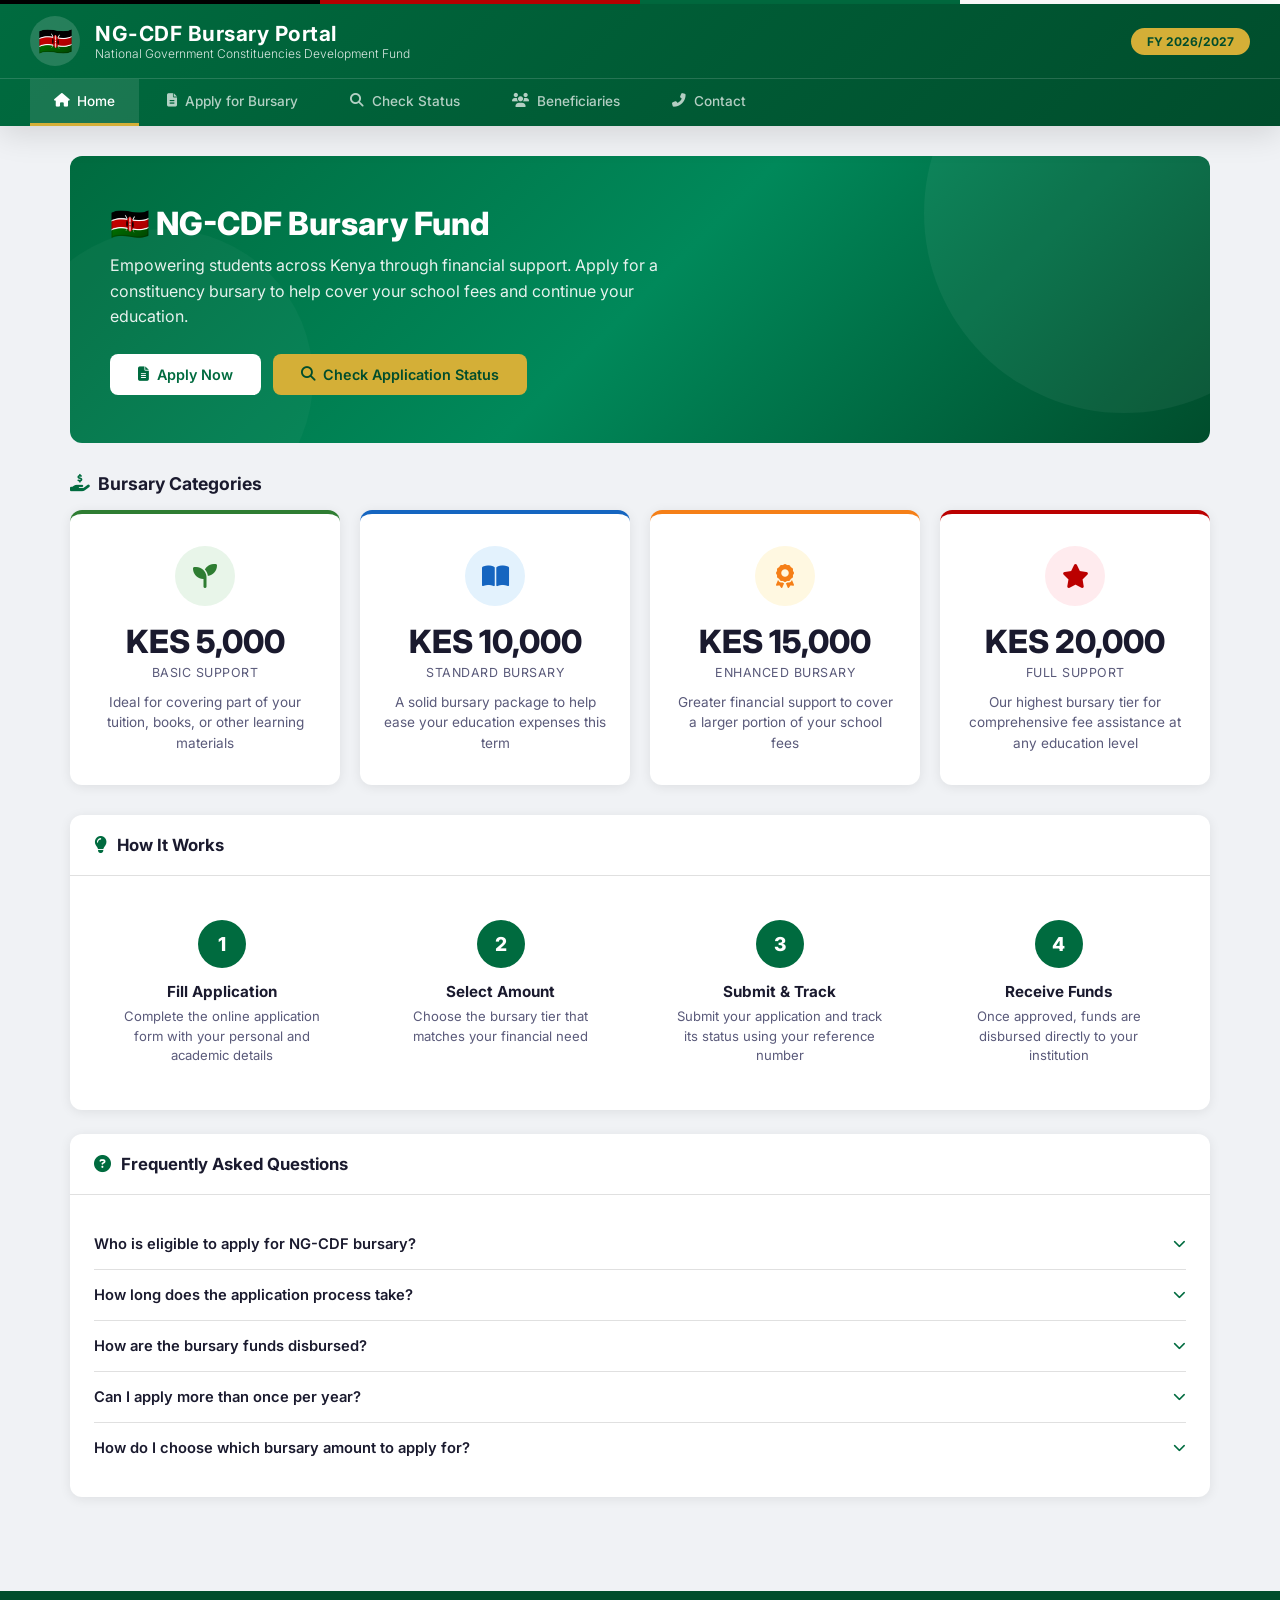
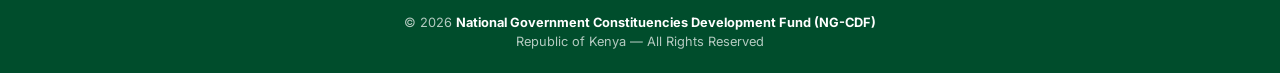
==== index.html @ 02d608d0 "Add files via upload" ====
<!DOCTYPE html>
<html lang="en">
<head>
    <meta charset="UTF-8">
    <meta name="viewport" content="width=device-width, initial-scale=1.0">
    <title>NG-CDF Bursary Portal</title>
    <link href="https://fonts.googleapis.com/css2?family=Inter:wght@300;400;500;600;700;800&display=swap" rel="stylesheet">
    <link rel="stylesheet" href="https://cdnjs.cloudflare.com/ajax/libs/font-awesome/6.4.0/css/all.min.css">
    <link rel="stylesheet" href="style.min.css">
</head>
<body>

    <div class="flag-stripe"></div>

    <!-- Header -->
    <header class="header">
        <div class="header-top">
            <div class="header-brand">
                <div class="coat-of-arms">🇰🇪</div>
                <div class="brand-text">
                    <h1>NG-CDF Bursary Portal</h1>
                    <p>National Government Constituencies Development Fund</p>
                </div>
            </div>
            <div class="header-badge">FY 2026/2027</div>
        </div>
        <nav class="nav-tabs">
            <button class="nav-tab active" data-tab="home">
                <i class="fas fa-home"></i> Home
            </button>
            <button class="nav-tab" data-tab="apply">
                <i class="fas fa-file-alt"></i> Apply for Bursary
            </button>
            <button class="nav-tab" data-tab="status">
                <i class="fas fa-search"></i> Check Status
            </button>
            <button class="nav-tab" data-tab="beneficiaries">
                <i class="fas fa-users"></i> Beneficiaries
            </button>
            <button class="nav-tab" data-tab="contact">
                <i class="fas fa-phone-alt"></i> Contact
            </button>
        </nav>
    </header>

    <main class="main-content">

        <!-- ====== HOME TAB ====== -->
        <div id="tab-home" class="tab-panel active">

            <!-- Hero Banner -->
            <div class="hero">
                <h2>🇰🇪 NG-CDF Bursary Fund</h2>
                <p>Empowering students across Kenya through financial support. Apply for a constituency bursary to help cover your school fees and continue your education.</p>
                <div class="hero-cta">
                    <button class="btn btn-white" onclick="document.querySelector('[data-tab=apply]').click()">
                        <i class="fas fa-file-alt"></i> Apply Now
                    </button>
                    <button class="btn btn-gold" onclick="document.querySelector('[data-tab=status]').click()">
                        <i class="fas fa-search"></i> Check Application Status
                    </button>
                </div>
            </div>

            <!-- Bursary Tiers -->
            <h3 style="font-size:1.1rem;font-weight:700;margin-bottom:16px;display:flex;align-items:center;gap:8px;">
                <i class="fas fa-hand-holding-usd" style="color:var(--primary);"></i> Bursary Categories
            </h3>
            <div class="tiers-grid">
                <div class="tier-card">
                    <div class="tier-icon"><i class="fas fa-seedling"></i></div>
                    <div class="tier-amount">KES 5,000</div>
                    <div class="tier-label">Basic Support</div>
                    <div class="tier-desc">Ideal for covering part of your tuition, books, or other learning materials</div>
                </div>
                <div class="tier-card">
                    <div class="tier-icon"><i class="fas fa-book-open"></i></div>
                    <div class="tier-amount">KES 10,000</div>
                    <div class="tier-label">Standard Bursary</div>
                    <div class="tier-desc">A solid bursary package to help ease your education expenses this term</div>
                </div>
                <div class="tier-card">
                    <div class="tier-icon"><i class="fas fa-award"></i></div>
                    <div class="tier-amount">KES 15,000</div>
                    <div class="tier-label">Enhanced Bursary</div>
                    <div class="tier-desc">Greater financial support to cover a larger portion of your school fees</div>
                </div>
                <div class="tier-card">
                    <div class="tier-icon"><i class="fas fa-star"></i></div>
                    <div class="tier-amount">KES 20,000</div>
                    <div class="tier-label">Full Support</div>
                    <div class="tier-desc">Our highest bursary tier for comprehensive fee assistance at any education level</div>
                </div>
            </div>

            <!-- How it Works -->
            <div class="card">
                <div class="card-header">
                    <h2><i class="fas fa-lightbulb"></i> How It Works</h2>
                </div>
                <div class="card-body">
                    <div class="steps-grid">
                        <div class="step">
                            <div class="step-number">1</div>
                            <h4>Fill Application</h4>
                            <p>Complete the online application form with your personal and academic details</p>
                        </div>
                        <div class="step">
                            <div class="step-number">2</div>
                            <h4>Select Amount</h4>
                            <p>Choose the bursary tier that matches your financial need</p>
                        </div>
                        <div class="step">
                            <div class="step-number">3</div>
                            <h4>Submit & Track</h4>
                            <p>Submit your application and track its status using your reference number</p>
                        </div>
                        <div class="step">
                            <div class="step-number">4</div>
                            <h4>Receive Funds</h4>
                            <p>Once approved, funds are disbursed directly to your institution</p>
                        </div>
                    </div>
                </div>
            </div>

            <!-- FAQ -->
            <div class="card" style="margin-top:24px;">
                <div class="card-header">
                    <h2><i class="fas fa-question-circle"></i> Frequently Asked Questions</h2>
                </div>
                <div class="card-body">
                    <div class="faq-item">
                        <div class="faq-question" onclick="this.parentElement.classList.toggle('open')">
                            <span>Who is eligible to apply for NG-CDF bursary?</span>
                            <i class="fas fa-chevron-down"></i>
                        </div>
                        <div class="faq-answer">
                            Any student currently enrolled in a secondary school, TVET college, or university can apply. Simply fill out the application form and select your preferred bursary amount.
                        </div>
                    </div>
                    <div class="faq-item">
                        <div class="faq-question" onclick="this.parentElement.classList.toggle('open')">
                            <span>How long does the application process take?</span>
                            <i class="fas fa-chevron-down"></i>
                        </div>
                        <div class="faq-answer">
                            Applications are reviewed within 2-4 weeks of submission. You will receive a notification once your application has been processed.
                        </div>
                    </div>
                    <div class="faq-item">
                        <div class="faq-question" onclick="this.parentElement.classList.toggle('open')">
                            <span>How are the bursary funds disbursed?</span>
                            <i class="fas fa-chevron-down"></i>
                        </div>
                        <div class="faq-answer">
                            Approved funds are paid directly to the student's institution and credited to their fee account. Students do not receive cash.
                        </div>
                    </div>
                    <div class="faq-item">
                        <div class="faq-question" onclick="this.parentElement.classList.toggle('open')">
                            <span>Can I apply more than once per year?</span>
                            <i class="fas fa-chevron-down"></i>
                        </div>
                        <div class="faq-answer">
                            Each student may apply once per financial year. Multiple applications from the same student will be flagged as duplicates.
                        </div>
                    </div>
                    <div class="faq-item">
                        <div class="faq-question" onclick="this.parentElement.classList.toggle('open')">
                            <span>How do I choose which bursary amount to apply for?</span>
                            <i class="fas fa-chevron-down"></i>
                        </div>
                        <div class="faq-answer">
                            Select the amount that best reflects your financial need. Higher amounts are prioritised for orphans, students with disabilities, and those from extremely vulnerable households.
                        </div>
                    </div>
                </div>
            </div>
        </div>

        <!-- ====== APPLY TAB ====== -->
        <div id="tab-apply" class="tab-panel">
            <div class="card">
                <div class="card-header">
                    <h2><i class="fas fa-file-alt"></i> Bursary Application Form</h2>
                </div>
                <div class="card-body">
                    <p style="color:var(--text-secondary);font-size:0.88rem;margin-bottom:24px;padding:14px;background:var(--primary-light);border-radius:var(--radius-sm);border-left:4px solid var(--primary);">
                        <i class="fas fa-info-circle" style="color:var(--primary);margin-right:6px;"></i>
                        Fill in all required fields marked with <span style="color:var(--accent);font-weight:700;">*</span>. Ensure your details match your official documents.
                    </p>
                    <form id="allocation-form">
                        <div class="form-grid">
                            <div class="form-group">
                                <label>Full Name <span class="required">*</span></label>
                                <input type="text" class="form-control" id="student-name" placeholder="e.g. John Kamau Mwangi" required>
                            </div>
                            <div class="form-group">
                                <label>National ID / Admission Number <span class="required">*</span></label>
                                <input type="text" class="form-control" id="student-id" placeholder="e.g. 39012345 or ADM/2025/001" required>
                            </div>
                            <div class="form-group">
                                <label>Phone Number</label>
                                <input type="tel" class="form-control" id="student-phone" placeholder="e.g. 0712345678">
                            </div>
                            <div class="form-group">
                                <label>Institution <span class="required">*</span></label>
                                <input type="text" class="form-control" id="student-institution" placeholder="e.g. University of Nairobi" required>
                            </div>
                            <div class="form-group">
                                <label>Education Level <span class="required">*</span></label>
                                <select class="form-control" id="student-level" required>
                                    <option value="">Select level...</option>
                                    <option value="Secondary">Secondary School</option>
                                    <option value="TVET">TVET / College</option>
                                    <option value="University">University</option>
                                </select>
                            </div>
                            <div class="form-group">
                                <label>Year of Study</label>
                                <select class="form-control" id="student-year">
                                    <option value="">Select year...</option>
                                    <option value="Form 1">Form 1</option>
                                    <option value="Form 2">Form 2</option>
                                    <option value="Form 3">Form 3</option>
                                    <option value="Form 4">Form 4</option>
                                    <option value="Year 1">Year 1</option>
                                    <option value="Year 2">Year 2</option>
                                    <option value="Year 3">Year 3</option>
                                    <option value="Year 4">Year 4</option>
                                </select>
                            </div>
                            <div class="form-group">
                                <label>Constituency <span class="required">*</span></label>
                                <select class="form-control" id="student-constituency" required>
                                    <option value="">Select constituency...</option>
                                    <option value="Westlands">Westlands</option>
                                    <option value="Dagoretti North">Dagoretti North</option>
                                    <option value="Dagoretti South">Dagoretti South</option>
                                    <option value="Langata">Lang'ata</option>
                                    <option value="Kibra">Kibra</option>
                                    <option value="Roysambu">Roysambu</option>
                                    <option value="Kasarani">Kasarani</option>
                                    <option value="Ruaraka">Ruaraka</option>
                                    <option value="Embakasi South">Embakasi South</option>
                                    <option value="Embakasi North">Embakasi North</option>
                                    <option value="Embakasi Central">Embakasi Central</option>
                                    <option value="Embakasi East">Embakasi East</option>
                                    <option value="Embakasi West">Embakasi West</option>
                                    <option value="Makadara">Makadara</option>
                                    <option value="Kamukunji">Kamukunji</option>
                                    <option value="Starehe">Starehe</option>
                                    <option value="Mathare">Mathare</option>
                                </select>
                            </div>
                            <div class="form-group">
                                <label>Ward</label>
                                <input type="text" class="form-control" id="student-ward" placeholder="e.g. Kilimani">
                            </div>

                            <!-- Bursary Amount -->
                            <div class="form-group full-width">
                                <label style="margin-bottom: 8px;">Requested Bursary Amount (KES) <span class="required">*</span></label>
                                <div class="amount-grid">
                                    <label class="amount-option">
                                        <input type="radio" name="bursary-amount" value="5000" required>
                                        <div class="amount-label">
                                            <span class="amount-value">5,000</span>
                                            <span class="amount-text">KES</span>
                                        </div>
                                        <div class="check-mark"><i class="fas fa-check"></i></div>
                                    </label>
                                    <label class="amount-option">
                                        <input type="radio" name="bursary-amount" value="10000">
                                        <div class="amount-label">
                                            <span class="amount-value">10,000</span>
                                            <span class="amount-text">KES</span>
                                        </div>
                                        <div class="check-mark"><i class="fas fa-check"></i></div>
                                    </label>
                                    <label class="amount-option">
                                        <input type="radio" name="bursary-amount" value="15000">
                                        <div class="amount-label">
                                            <span class="amount-value">15,000</span>
                                            <span class="amount-text">KES</span>
                                        </div>
                                        <div class="check-mark"><i class="fas fa-check"></i></div>
                                    </label>
                                    <label class="amount-option">
                                        <input type="radio" name="bursary-amount" value="20000">
                                        <div class="amount-label">
                                            <span class="amount-value">20,000</span>
                                            <span class="amount-text">KES</span>
                                        </div>
                                        <div class="check-mark"><i class="fas fa-check"></i></div>
                                    </label>
                                </div>
                            </div>

                            <div class="form-group full-width">
                                <label>Reason for Application / Personal Statement</label>
                                <textarea class="form-control" id="student-remarks" placeholder="Briefly describe your financial situation and why you need this bursary..."></textarea>
                            </div>
                        </div>

                        <div class="btn-group">
                            <button type="submit" class="btn btn-primary">
                                <i class="fas fa-paper-plane"></i> Submit Application
                            </button>
                            <button type="reset" class="btn btn-outline">
                                <i class="fas fa-redo"></i> Clear Form
                            </button>
                        </div>
                    </form>
                </div>
            </div>
        </div>

        <!-- ====== STATUS TAB ====== -->
        <div id="tab-status" class="tab-panel">
            <div class="card">
                <div class="card-header">
                    <h2><i class="fas fa-search"></i> Check Application Status</h2>
                </div>
                <div class="card-body">
                    <div class="status-checker">
                        <i class="fas fa-clipboard-list" style="font-size:2.5rem;color:var(--primary);margin-bottom:12px;"></i>
                        <h3>Track Your Application</h3>
                        <p>Enter your Reference Number or National ID to check the status of your bursary application.</p>
                        <div class="status-input-group">
                            <input type="text" class="form-control" id="status-search-input" placeholder="e.g. BUR-XXXXXX or 39012345">
                            <button class="btn btn-primary" onclick="checkStatus()">
                                <i class="fas fa-search"></i> Search
                            </button>
                        </div>
                    </div>
                    <div id="status-result" style="margin-top:24px;"></div>
                </div>
            </div>
        </div>

        <!-- ====== BENEFICIARIES TAB ====== -->
        <div id="tab-beneficiaries" class="tab-panel">
            <div class="card">
                <div class="card-header">
                    <h2><i class="fas fa-users"></i> Bursary Beneficiaries</h2>
                    <div class="toolbar">
                        <div class="search-box">
                            <i class="fas fa-search"></i>
                            <input type="text" id="search-students" placeholder="Search by name or ID...">
                        </div>
                        <select class="filter-select" id="filter-level">
                            <option value="">All Levels</option>
                            <option value="Secondary">Secondary</option>
                            <option value="TVET">TVET / College</option>
                            <option value="University">University</option>
                        </select>
                    </div>
                </div>
                <div class="card-body" style="padding: 0;">
                    <div class="table-wrapper">
                        <table>
                            <thead>
                                <tr>
                                    <th>#</th>
                                    <th>Name</th>
                                    <th>Ref No.</th>
                                    <th>Institution</th>
                                    <th>Level</th>
                                    <th>Amount (KES)</th>
                                    <th>Status</th>
                                    <th>Details</th>
                                </tr>
                            </thead>
                            <tbody id="students-table-body">
                            </tbody>
                        </table>
                    </div>
                    <div id="students-empty" class="empty-state">
                        <i class="fas fa-user-graduate"></i>
                        <p>No beneficiaries yet. Apply for a bursary to get started.</p>
                    </div>
                </div>
            </div>
        </div>

        <!-- ====== CONTACT TAB ====== -->
        <div id="tab-contact" class="tab-panel">
            <div class="card">
                <div class="card-header">
                    <h2><i class="fas fa-phone-alt"></i> Contact & Support</h2>
                </div>
                <div class="card-body">
                    <p style="font-size:0.92rem;color:var(--text-secondary);margin-bottom:24px;">
                        Need help with your application? Reach out to the NG-CDF office through any of the channels below.
                    </p>
                    <div class="contact-grid">
                        <div class="contact-card">
                            <i class="fas fa-map-marker-alt"></i>
                            <div>
                                <div class="label">Office Address</div>
                                <div class="value">CDF Building, Constituency Office</div>
                            </div>
                        </div>
                        <div class="contact-card">
                            <i class="fas fa-phone"></i>
                            <div>
                                <div class="label">Phone</div>
                                <div class="value">+254 700 000 000</div>
                            </div>
                        </div>
                        <div class="contact-card">
                            <i class="fas fa-envelope"></i>
                            <div>
                                <div class="label">Email</div>
                                <div class="value">bursary@ngcdf.go.ke</div>
                            </div>
                        </div>
                        <div class="contact-card">
                            <i class="fas fa-clock"></i>
                            <div>
                                <div class="label">Office Hours</div>
                                <div class="value">Mon - Fri: 8:00 AM - 5:00 PM</div>
                            </div>
                        </div>
                    </div>
                </div>
            </div>

        </div>

    </main>

    <!-- Footer -->
    <footer class="footer">
        <p>© 2026 <strong>National Government Constituencies Development Fund (NG-CDF)</strong></p>
        <p style="margin-top:4px;">Republic of Kenya — All Rights Reserved</p>
    </footer>

    <!-- View Student Modal -->
    <div class="modal-overlay" id="student-modal">
        <div class="modal">
            <div class="modal-header">
                <h3><i class="fas fa-user-graduate" style="color:var(--primary);margin-right:8px;"></i> Application Details</h3>
                <button class="modal-close" onclick="closeModal()">&times;</button>
            </div>
            <div class="modal-body" id="modal-body"></div>
            <div class="modal-footer">
                <button class="btn btn-outline btn-sm" onclick="closeModal()">Close</button>
                <button class="btn btn-primary btn-sm" onclick="printStudent()">
                    <i class="fas fa-print"></i> Print
                </button>
            </div>
        </div>
    </div>

    <!-- Toast Container -->
    <div class="toast-container" id="toast-container"></div>

    <script src="script.min.js"></script>

</body>
</html>
---- style.min.css ----
:root {
            --primary: #006B3F;
            --primary-dark: #004D2C;
            --primary-light: #E8F5E9;
            --accent: #BB0000;
            --accent-light: #FFEBEE;
            --gold: #D4AF37;
            --bg: #F0F2F5;
            --white: #FFFFFF;
            --text: #1A1A2E;
            --text-secondary: #5A5A7A;
            --border: #E0E0E0;
            --success: #2E7D32;
            --warning: #F57F17;
            --info: #1565C0;
            --shadow: 0 2px 12px rgba(0,0,0,0.08);
            --shadow-lg: 0 8px 30px rgba(0,0,0,0.12);
            --radius: 12px;
            --radius-sm: 8px;
        }

        * { margin: 0; padding: 0; box-sizing: border-box; }

        body {
            font-family: 'Inter', sans-serif;
            background: var(--bg);
            color: var(--text);
            min-height: 100vh;
        }

        /* ====== FLAG STRIPE ====== */
        .flag-stripe {
            height: 4px;
            background: linear-gradient(to right, #000 25%, #BB0000 25%, #BB0000 50%, #006B3F 50%, #006B3F 75%, #FFF 75%);
        }

        /* ====== HEADER ====== */
        .header {
            background: linear-gradient(135deg, var(--primary) 0%, var(--primary-dark) 100%);
            color: white;
            box-shadow: var(--shadow-lg);
            position: sticky;
            top: 0;
            z-index: 100;
        }

        .header-top {
            display: flex;
            align-items: center;
            justify-content: space-between;
            padding: 12px 30px;
            border-bottom: 1px solid rgba(255,255,255,0.15);
        }

        .header-brand {
            display: flex;
            align-items: center;
            gap: 15px;
        }

        .coat-of-arms {
            width: 50px;
            height: 50px;
            background: rgba(255,255,255,0.15);
            border-radius: 50%;
            display: flex;
            align-items: center;
            justify-content: center;
            font-size: 28px;
        }

        .brand-text h1 { font-size: 1.3rem; font-weight: 700; letter-spacing: 0.5px; }
        .brand-text p { font-size: 0.75rem; opacity: 0.85; font-weight: 300; }

        .header-badge {
            background: var(--gold);
            color: var(--primary-dark);
            padding: 6px 16px;
            border-radius: 20px;
            font-size: 0.75rem;
            font-weight: 700;
        }

        /* ====== NAV ====== */
        .nav-tabs {
            display: flex;
            padding: 0 30px;
            gap: 4px;
        }

        .nav-tab {
            padding: 14px 24px;
            background: transparent;
            border: none;
            color: rgba(255,255,255,0.7);
            font-family: inherit;
            font-size: 0.85rem;
            font-weight: 500;
            cursor: pointer;
            border-bottom: 3px solid transparent;
            transition: all 0.2s;
            display: flex;
            align-items: center;
            gap: 8px;
        }

        .nav-tab:hover { color: white; background: rgba(255,255,255,0.08); }
        .nav-tab.active { color: white; border-bottom-color: var(--gold); background: rgba(255,255,255,0.1); }

        /* ====== MAIN ====== */
        .main-content { max-width: 1200px; margin: 0 auto; padding: 30px; }

        .tab-panel { display: none; animation: fadeIn 0.3s ease; }
        .tab-panel.active { display: block; }

        @keyframes fadeIn { from { opacity:0; transform:translateY(10px); } to { opacity:1; transform:translateY(0); } }

        /* ====== HERO ====== */
        .hero {
            background: linear-gradient(135deg, var(--primary) 0%, #00895A 50%, var(--primary-dark) 100%);
            color: white;
            border-radius: var(--radius);
            padding: 48px 40px;
            margin-bottom: 30px;
            position: relative;
            overflow: hidden;
        }

        .hero::before {
            content: '';
            position: absolute;
            top: -50%;
            right: -10%;
            width: 400px;
            height: 400px;
            background: rgba(255,255,255,0.05);
            border-radius: 50%;
        }

        .hero::after {
            content: '';
            position: absolute;
            bottom: -30%;
            left: -5%;
            width: 300px;
            height: 300px;
            background: rgba(255,255,255,0.03);
            border-radius: 50%;
        }

        .hero h2 { font-size: 2rem; font-weight: 800; margin-bottom: 10px; position: relative; z-index: 1; }
        .hero p { font-size: 1rem; opacity: 0.9; max-width: 600px; line-height: 1.6; position: relative; z-index: 1; }
        .hero .hero-cta {
            margin-top: 24px;
            display: flex;
            gap: 12px;
            flex-wrap: wrap;
            position: relative;
            z-index: 1;
        }

        /* ====== CARDS ====== */
        .card {
            background: var(--white);
            border-radius: var(--radius);
            box-shadow: var(--shadow);
            overflow: hidden;
            margin-bottom: 24px;
        }

        .card-header {
            padding: 20px 24px;
            border-bottom: 1px solid var(--border);
            display: flex;
            align-items: center;
            justify-content: space-between;
        }

        .card-header h2 {
            font-size: 1.05rem;
            font-weight: 700;
            display: flex;
            align-items: center;
            gap: 10px;
        }

        .card-header h2 i { color: var(--primary); }
        .card-body { padding: 24px; }

        /* ====== BURSARY TIER CARDS ====== */
        .tiers-grid {
            display: grid;
            grid-template-columns: repeat(auto-fit, minmax(240px, 1fr));
            gap: 20px;
            margin-bottom: 30px;
        }

        .tier-card {
            background: var(--white);
            border-radius: var(--radius);
            box-shadow: var(--shadow);
            padding: 32px 24px;
            text-align: center;
            border-top: 4px solid var(--border);
            transition: transform 0.2s, box-shadow 0.2s;
            position: relative;
        }

        .tier-card:hover { transform: translateY(-4px); box-shadow: var(--shadow-lg); }
        .tier-card:nth-child(1) { border-top-color: #2E7D32; }
        .tier-card:nth-child(2) { border-top-color: #1565C0; }
        .tier-card:nth-child(3) { border-top-color: #F57F17; }
        .tier-card:nth-child(4) { border-top-color: var(--accent); }

        .tier-icon {
            width: 60px;
            height: 60px;
            border-radius: 50%;
            display: flex;
            align-items: center;
            justify-content: center;
            font-size: 1.5rem;
            margin: 0 auto 16px;
        }

        .tier-card:nth-child(1) .tier-icon { background: #E8F5E9; color: #2E7D32; }
        .tier-card:nth-child(2) .tier-icon { background: #E3F2FD; color: #1565C0; }
        .tier-card:nth-child(3) .tier-icon { background: #FFF8E1; color: #F57F17; }
        .tier-card:nth-child(4) .tier-icon { background: #FFEBEE; color: var(--accent); }

        .tier-amount { font-size: 2rem; font-weight: 800; color: var(--text); margin-bottom: 4px; }
        .tier-label { font-size: 0.78rem; color: var(--text-secondary); text-transform: uppercase; letter-spacing: 0.5px; margin-bottom: 12px; }
        .tier-desc { font-size: 0.85rem; color: var(--text-secondary); line-height: 1.5; }

        /* ====== HOW IT WORKS ====== */
        .steps-grid {
            display: grid;
            grid-template-columns: repeat(auto-fit, minmax(200px, 1fr));
            gap: 24px;
        }

        .step {
            text-align: center;
            padding: 20px;
        }

        .step-number {
            width: 48px;
            height: 48px;
            border-radius: 50%;
            background: var(--primary);
            color: white;
            font-size: 1.2rem;
            font-weight: 800;
            display: flex;
            align-items: center;
            justify-content: center;
            margin: 0 auto 14px;
        }

        .step h4 { font-size: 0.95rem; margin-bottom: 6px; }
        .step p { font-size: 0.82rem; color: var(--text-secondary); line-height: 1.5; }

        /* ====== INFO GRID ====== */
        .info-grid {
            display: grid;
            grid-template-columns: repeat(auto-fit, minmax(300px, 1fr));
            gap: 24px;
        }

        /* ====== FORMS ====== */
        .form-grid {
            display: grid;
            grid-template-columns: repeat(auto-fit, minmax(280px, 1fr));
            gap: 20px;
        }

        .form-group { display: flex; flex-direction: column; gap: 6px; }
        .form-group.full-width { grid-column: 1 / -1; }
        .form-group label { font-size: 0.82rem; font-weight: 600; color: var(--text); }
        .form-group label span.required { color: var(--accent); }

        .form-control {
            padding: 11px 14px;
            border: 1.5px solid var(--border);
            border-radius: var(--radius-sm);
            font-family: inherit;
            font-size: 0.9rem;
            color: var(--text);
            transition: border-color 0.2s, box-shadow 0.2s;
            background: var(--white);
        }

        .form-control:focus {
            outline: none;
            border-color: var(--primary);
            box-shadow: 0 0 0 3px rgba(0,107,63,0.12);
        }

        select.form-control { cursor: pointer; }
        textarea.form-control { resize: vertical; min-height: 80px; }

        /* ====== AMOUNT SELECTOR ====== */
        .amount-grid { display: grid; grid-template-columns: repeat(4, 1fr); gap: 12px; }

        .amount-option { position: relative; cursor: pointer; }
        .amount-option input[type="radio"] { position: absolute; opacity: 0; pointer-events: none; }

        .amount-label {
            display: flex;
            flex-direction: column;
            align-items: center;
            padding: 20px 12px;
            border: 2px solid var(--border);
            border-radius: var(--radius);
            transition: all 0.2s;
            text-align: center;
            background: var(--white);
        }

        .amount-label:hover { border-color: var(--primary); background: var(--primary-light); }
        .amount-option input:checked + .amount-label { border-color: var(--primary); background: var(--primary); color: white; }
        .amount-label .amount-value { font-size: 1.5rem; font-weight: 800; }
        .amount-label .amount-text { font-size: 0.72rem; margin-top: 4px; opacity: 0.7; text-transform: uppercase; letter-spacing: 0.5px; }
        .amount-option input:checked + .amount-label .check-mark { display: flex; }

        .check-mark {
            display: none;
            position: absolute;
            top: 8px;
            right: 8px;
            width: 22px;
            height: 22px;
            background: var(--gold);
            border-radius: 50%;
            align-items: center;
            justify-content: center;
            font-size: 0.7rem;
            color: var(--primary-dark);
        }

        /* ====== BUTTONS ====== */
        .btn {
            padding: 12px 28px;
            border: none;
            border-radius: var(--radius-sm);
            font-family: inherit;
            font-size: 0.9rem;
            font-weight: 600;
            cursor: pointer;
            transition: all 0.2s;
            display: inline-flex;
            align-items: center;
            gap: 8px;
            text-decoration: none;
        }

        .btn-primary { background: var(--primary); color: white; }
        .btn-primary:hover { background: var(--primary-dark); box-shadow: 0 4px 15px rgba(0,107,63,0.3); }
        .btn-white { background: white; color: var(--primary); }
        .btn-white:hover { background: #f0f0f0; }
        .btn-gold { background: var(--gold); color: var(--primary-dark); }
        .btn-gold:hover { background: #C19B2E; }
        .btn-danger { background: var(--accent); color: white; }
        .btn-danger:hover { background: #900; }
        .btn-outline { background: transparent; border: 1.5px solid var(--border); color: var(--text-secondary); }
        .btn-outline:hover { border-color: var(--primary); color: var(--primary); }
        .btn-sm { padding: 8px 16px; font-size: 0.8rem; }
        .btn-group { display: flex; gap: 12px; margin-top: 24px; }

        /* ====== TABLE ====== */
        .table-wrapper { overflow-x: auto; }

        table { width: 100%; border-collapse: collapse; }

        th {
            background: var(--bg);
            padding: 12px 16px;
            text-align: left;
            font-size: 0.78rem;
            font-weight: 600;
            text-transform: uppercase;
            letter-spacing: 0.5px;
            color: var(--text-secondary);
            border-bottom: 2px solid var(--border);
        }

        td { padding: 14px 16px; border-bottom: 1px solid var(--border); font-size: 0.88rem; }
        tr:hover { background: #FAFBFC; }

        .badge {
            display: inline-flex;
            align-items: center;
            gap: 5px;
            padding: 4px 12px;
            border-radius: 20px;
            font-size: 0.75rem;
            font-weight: 600;
        }

        .badge-success { background: #E8F5E9; color: #2E7D32; }
        .badge-warning { background: #FFF8E1; color: #F57F17; }
        .badge-info { background: #E3F2FD; color: #1565C0; }
        .badge-danger { background: #FFEBEE; color: #C62828; }
        .badge-pending { background: #FFF3E0; color: #E65100; }

        .amount-badge { font-weight: 700; color: var(--primary); font-size: 0.95rem; }

        /* ====== SEARCH ====== */
        .toolbar { display: flex; align-items: center; gap: 12px; flex-wrap: wrap; }

        .search-box { position: relative; flex: 1; min-width: 200px; }
        .search-box i { position: absolute; left: 14px; top: 50%; transform: translateY(-50%); color: var(--text-secondary); font-size: 0.9rem; }
        .search-box input {
            width: 100%;
            padding: 10px 14px 10px 40px;
            border: 1.5px solid var(--border);
            border-radius: var(--radius-sm);
            font-family: inherit;
            font-size: 0.88rem;
        }
        .search-box input:focus { outline: none; border-color: var(--primary); }

        .filter-select {
            padding: 10px 14px;
            border: 1.5px solid var(--border);
            border-radius: var(--radius-sm);
            font-family: inherit;
            font-size: 0.88rem;
            background: var(--white);
            cursor: pointer;
            min-width: 160px;
        }

        /* ====== STATUS CHECKER ====== */
        .status-checker {
            background: var(--primary-light);
            border: 2px solid var(--primary);
            border-radius: var(--radius);
            padding: 30px;
            text-align: center;
        }

        .status-checker h3 { color: var(--primary); margin-bottom: 8px; }
        .status-checker p { color: var(--text-secondary); font-size: 0.88rem; margin-bottom: 20px; }

        .status-input-group {
            display: flex;
            gap: 12px;
            max-width: 500px;
            margin: 0 auto;
        }

        .status-input-group input { flex: 1; }

        /* ====== EMPTY STATE ====== */
        .empty-state { text-align: center; padding: 60px 20px; color: var(--text-secondary); }
        .empty-state i { font-size: 3rem; margin-bottom: 16px; opacity: 0.3; }
        .empty-state p { font-size: 0.95rem; }

        /* ====== FAQ ====== */
        .faq-item {
            border-bottom: 1px solid var(--border);
            padding: 16px 0;
        }

        .faq-item:last-child { border-bottom: none; }

        .faq-question {
            font-weight: 600;
            font-size: 0.92rem;
            cursor: pointer;
            display: flex;
            align-items: center;
            justify-content: space-between;
            gap: 12px;
        }

        .faq-question i { color: var(--primary); transition: transform 0.3s; font-size: 0.8rem; }
        .faq-item.open .faq-question i { transform: rotate(180deg); }

        .faq-answer {
            max-height: 0;
            overflow: hidden;
            transition: max-height 0.3s ease;
            font-size: 0.85rem;
            color: var(--text-secondary);
            line-height: 1.6;
        }

        .faq-item.open .faq-answer { max-height: 200px; padding-top: 10px; }

        /* ====== CONTACT CARDS ====== */
        .contact-grid {
            display: grid;
            grid-template-columns: repeat(auto-fit, minmax(220px, 1fr));
            gap: 16px;
        }

        .contact-card {
            display: flex;
            align-items: center;
            gap: 14px;
            padding: 20px;
            background: var(--bg);
            border-radius: var(--radius-sm);
        }

        .contact-card i { font-size: 1.3rem; color: var(--primary); }
        .contact-card .label { font-size: 0.75rem; color: var(--text-secondary); }
        .contact-card .value { font-weight: 600; font-size: 0.9rem; }

        /* ====== MODAL ====== */
        .modal-overlay {
            display: none;
            position: fixed;
            inset: 0;
            background: rgba(0,0,0,0.5);
            z-index: 200;
            align-items: center;
            justify-content: center;
            padding: 20px;
        }

        .modal-overlay.show { display: flex; }

        .modal {
            background: var(--white);
            border-radius: var(--radius);
            max-width: 480px;
            width: 100%;
            box-shadow: var(--shadow-lg);
            animation: modalIn 0.3s ease;
        }

        @keyframes modalIn { from { transform: scale(0.95); opacity: 0; } to { transform: scale(1); opacity: 1; } }

        .modal-header {
            padding: 20px 24px;
            border-bottom: 1px solid var(--border);
            display: flex;
            align-items: center;
            justify-content: space-between;
        }

        .modal-header h3 { font-size: 1.1rem; }

        .modal-close {
            background: none;
            border: none;
            font-size: 1.3rem;
            cursor: pointer;
            color: var(--text-secondary);
            padding: 4px;
        }

        .modal-body { padding: 24px; }

        .modal-footer {
            padding: 16px 24px;
            border-top: 1px solid var(--border);
            display: flex;
            justify-content: flex-end;
            gap: 12px;
        }

        /* ====== DETAIL ROW ====== */
        .detail-row {
            display: flex;
            justify-content: space-between;
            padding: 10px 0;
            border-bottom: 1px solid var(--border);
        }

        .detail-row:last-child { border-bottom: none; }
        .detail-label { font-size: 0.82rem; color: var(--text-secondary); }
        .detail-value { font-weight: 600; font-size: 0.9rem; }

        /* ====== TOAST ====== */
        .toast-container {
            position: fixed;
            top: 20px;
            right: 20px;
            z-index: 300;
            display: flex;
            flex-direction: column;
            gap: 10px;
        }

        .toast {
            background: var(--white);
            border-radius: var(--radius-sm);
            padding: 16px 20px;
            box-shadow: var(--shadow-lg);
            display: flex;
            align-items: center;
            gap: 12px;
            min-width: 320px;
            animation: slideIn 0.3s ease;
            border-left: 4px solid var(--primary);
        }

        .toast.error { border-left-color: var(--accent); }
        .toast.warning { border-left-color: var(--warning); }

        @keyframes slideIn { from { transform: translateX(100%); opacity: 0; } to { transform: translateX(0); opacity: 1; } }

        .toast-icon { font-size: 1.2rem; }
        .toast-icon.success { color: var(--success); }
        .toast-icon.error { color: var(--accent); }
        .toast-icon.warning { color: var(--warning); }
        .toast-text { flex: 1; }
        .toast-text strong { display: block; font-size: 0.85rem; }
        .toast-text span { font-size: 0.78rem; color: var(--text-secondary); }

        /* ====== FOOTER ====== */
        .footer {
            background: var(--primary-dark);
            color: rgba(255,255,255,0.7);
            text-align: center;
            padding: 24px;
            font-size: 0.8rem;
            margin-top: 40px;
        }

        .footer strong { color: white; }

        /* ====== RESPONSIVE ====== */
        @media (max-width: 768px) {
            .header-top { padding: 10px 16px; }
            .nav-tabs { padding: 0 16px; overflow-x: auto; }
            .nav-tab { padding: 12px 16px; font-size: 0.8rem; white-space: nowrap; }
            .main-content { padding: 16px; }
            .hero { padding: 32px 24px; }
            .hero h2 { font-size: 1.5rem; }
            .amount-grid { grid-template-columns: repeat(2, 1fr); }
            .form-grid { grid-template-columns: 1fr; }
            .header-badge { display: none; }
            .toolbar { flex-direction: column; }
            .status-input-group { flex-direction: column; }
        }
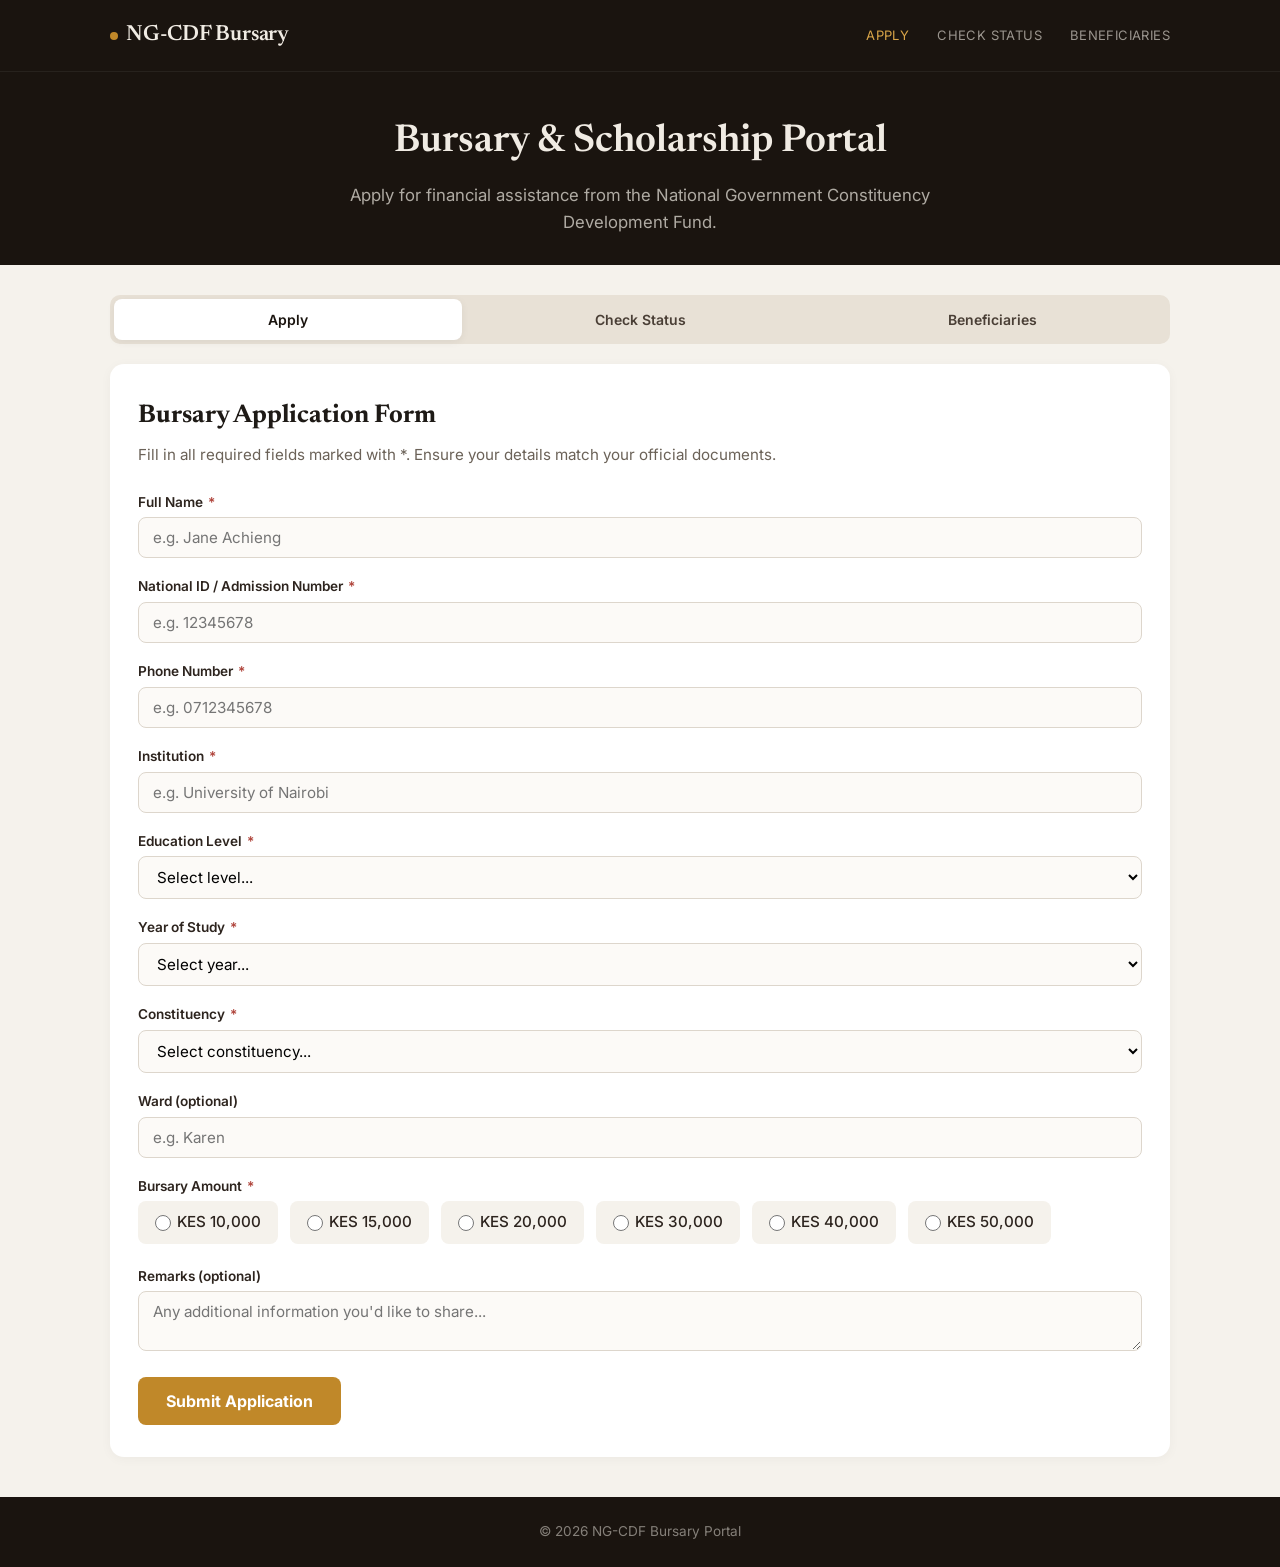
==== commit bd84b955: "Update print statement from 'Hello' to 'Goodbye'" ====
--- a/index.html
+++ b/index.html
@@ -1,464 +1,704 @@
 <!DOCTYPE html>
 <html lang="en">
 <head>
-    <meta charset="UTF-8">
-    <meta name="viewport" content="width=device-width, initial-scale=1.0">
+    <meta charset="UTF-8" />
+    <meta name="viewport" content="width=device-width, initial-scale=1.0" />
     <title>NG-CDF Bursary Portal</title>
-    <link href="https://fonts.googleapis.com/css2?family=Inter:wght@300;400;500;600;700;800&display=swap" rel="stylesheet">
-    <link rel="stylesheet" href="https://cdnjs.cloudflare.com/ajax/libs/font-awesome/6.4.0/css/all.min.css">
-    <link rel="stylesheet" href="style.min.css">
+    <link rel="preconnect" href="https://fonts.googleapis.com" />
+    <link rel="preconnect" href="https://fonts.gstatic.com" crossorigin />
+    <link href="https://fonts.googleapis.com/css2?family=Newsreader:opsz,wght@6..72,500;6..72,600;6..72,700&family=Inter:wght@400;500;600;700&family=IBM+Plex+Mono:wght@400;500&display=swap" rel="stylesheet" />
+    <link rel="stylesheet" href="https://cdnjs.cloudflare.com/ajax/libs/font-awesome/6.5.0/css/all.min.css" />
+    <style>
+        /* ===== BASE ===== */
+        * { margin: 0; padding: 0; box-sizing: border-box; }
+        body {
+            font-family: 'Inter', sans-serif;
+            background: #f5f2ec;
+            color: #1e1a16;
+            line-height: 1.6;
+        }
+        .wrap { max-width: 1100px; margin: 0 auto; padding: 0 20px; }
+        .serif { font-family: 'Newsreader', serif; }
+        .mono { font-family: 'IBM Plex Mono', monospace; }
+
+        /* ===== HEADER ===== */
+        .site-header {
+            background: #1a140f;
+            color: #f0ebe3;
+            padding: 18px 0;
+            border-bottom: 1px solid rgba(255,255,255,0.06);
+        }
+        .site-header .wrap {
+            display: flex;
+            justify-content: space-between;
+            align-items: center;
+        }
+        .logo {
+            font-family: 'Newsreader', serif;
+            font-weight: 600;
+            font-size: 22px;
+            letter-spacing: -0.01em;
+            display: flex;
+            align-items: center;
+            gap: 8px;
+        }
+        .logo .dot {
+            width: 8px;
+            height: 8px;
+            background: #c08829;
+            border-radius: 50%;
+            display: inline-block;
+        }
+        .nav-links {
+            display: flex;
+            gap: 28px;
+            font-size: 13px;
+            text-transform: uppercase;
+            letter-spacing: 0.03em;
+        }
+        .nav-links a {
+            color: rgba(240, 235, 227, 0.6);
+            cursor: pointer;
+            transition: color 0.15s;
+            text-decoration: none;
+        }
+        .nav-links a:hover,
+        .nav-links a.current {
+            color: #d9a548;
+        }
+
+        /* ===== HERO BANNER ===== */
+        .hero {
+            background: #1a140f;
+            color: #f0ebe3;
+            padding: 40px 0 30px;
+            text-align: center;
+        }
+        .hero h1 {
+            font-family: 'Newsreader', serif;
+            font-size: 2.4rem;
+            font-weight: 600;
+            margin-bottom: 8px;
+        }
+        .hero p {
+            color: rgba(240, 235, 227, 0.7);
+            font-size: 1.05rem;
+            max-width: 600px;
+            margin: 0 auto;
+        }
+
+        /* ===== TABS ===== */
+        .tabs {
+            display: flex;
+            gap: 4px;
+            background: #e8e1d6;
+            padding: 4px;
+            border-radius: 10px;
+            margin: 30px 0 20px;
+        }
+        .nav-tab {
+            flex: 1;
+            padding: 12px 16px;
+            background: transparent;
+            border: none;
+            border-radius: 8px;
+            font-weight: 600;
+            font-size: 14px;
+            cursor: pointer;
+            transition: background 0.15s, color 0.15s;
+            color: #4a3f36;
+            font-family: 'Inter', sans-serif;
+        }
+        .nav-tab.active {
+            background: white;
+            color: #1a140f;
+            box-shadow: 0 2px 8px rgba(0,0,0,0.06);
+        }
+        .nav-tab:hover:not(.active) {
+            background: rgba(255,255,255,0.3);
+        }
+
+        .tab-panel { display: none; }
+        .tab-panel.active { display: block; }
+
+        /* ===== FORM ===== */
+        .form-card {
+            background: white;
+            border-radius: 14px;
+            padding: 32px 28px;
+            box-shadow: 0 2px 12px rgba(0,0,0,0.04);
+            margin-bottom: 30px;
+        }
+        .form-card h2 {
+            font-family: 'Newsreader', serif;
+            font-size: 1.6rem;
+            margin-bottom: 6px;
+        }
+        .form-card .sub {
+            color: #6b6258;
+            font-size: 0.95rem;
+            margin-bottom: 24px;
+        }
+
+        .form-group { margin-bottom: 18px; }
+        .form-group label {
+            display: block;
+            font-weight: 600;
+            font-size: 0.85rem;
+            margin-bottom: 4px;
+            color: #2d241e;
+        }
+        .form-group label .required {
+            color: #b0453c;
+            margin-left: 2px;
+        }
+        .form-group input,
+        .form-group select,
+        .form-group textarea {
+            width: 100%;
+            padding: 10px 14px;
+            border: 1.5px solid #ddd6cc;
+            border-radius: 8px;
+            font-family: 'Inter', sans-serif;
+            font-size: 0.95rem;
+            background: #fcfaf7;
+            transition: border-color 0.15s;
+        }
+        .form-group input:focus,
+        .form-group select:focus,
+        .form-group textarea:focus {
+            border-color: #c08829;
+            outline: none;
+            background: white;
+        }
+        .form-group textarea { resize: vertical; min-height: 60px; }
+
+        .radio-group {
+            display: flex;
+            flex-wrap: wrap;
+            gap: 12px;
+            margin-top: 4px;
+        }
+        .radio-group label {
+            display: flex;
+            align-items: center;
+            gap: 6px;
+            font-weight: 500;
+            font-size: 0.95rem;
+            background: #f5f2ec;
+            padding: 8px 16px;
+            border-radius: 8px;
+            cursor: pointer;
+            border: 1.5px solid transparent;
+            transition: border-color 0.15s, background 0.15s;
+        }
+        .radio-group label:hover {
+            background: #ece6db;
+        }
+        .radio-group input[type="radio"] {
+            accent-color: #c08829;
+            width: 16px;
+            height: 16px;
+            margin: 0;
+        }
+        .radio-group label:has(input:checked) {
+            border-color: #c08829;
+            background: #faf3e8;
+        }
+
+        .btn-primary {
+            background: #c08829;
+            color: white;
+            border: none;
+            padding: 14px 28px;
+            border-radius: 8px;
+            font-weight: 700;
+            font-size: 1rem;
+            cursor: pointer;
+            transition: background 0.15s, transform 0.1s;
+            font-family: 'Inter', sans-serif;
+        }
+        .btn-primary:hover {
+            background: #a97522;
+        }
+        .btn-primary:active {
+            transform: scale(0.98);
+        }
+        .btn-secondary {
+            background: #e8e1d6;
+            color: #2d241e;
+            border: none;
+            padding: 10px 20px;
+            border-radius: 8px;
+            font-weight: 600;
+            cursor: pointer;
+            transition: background 0.15s;
+            font-family: 'Inter', sans-serif;
+        }
+        .btn-secondary:hover {
+            background: #d5ccc0;
+        }
+
+        /* ===== STATUS CHECK ===== */
+        .status-box {
+            background: white;
+            border-radius: 14px;
+            padding: 24px 28px;
+            box-shadow: 0 2px 12px rgba(0,0,0,0.04);
+        }
+        .status-search {
+            display: flex;
+            gap: 12px;
+            margin-bottom: 20px;
+            flex-wrap: wrap;
+        }
+        .status-search input {
+            flex: 1;
+            min-width: 200px;
+            padding: 10px 14px;
+            border: 1.5px solid #ddd6cc;
+            border-radius: 8px;
+            font-size: 0.95rem;
+            background: #fcfaf7;
+        }
+        .status-search input:focus {
+            border-color: #c08829;
+            outline: none;
+            background: white;
+        }
+        .status-search button {
+            background: #c08829;
+            color: white;
+            border: none;
+            padding: 10px 24px;
+            border-radius: 8px;
+            font-weight: 600;
+            cursor: pointer;
+        }
+
+        #status-result {
+            margin-top: 12px;
+        }
+        #status-result h2 {
+            font-family: 'Newsreader', serif;
+            font-size: 1.4rem;
+            margin-bottom: 4px;
+        }
+        #status-result .status-badge {
+            display: inline-block;
+            padding: 4px 16px;
+            border-radius: 20px;
+            font-weight: 600;
+            font-size: 0.8rem;
+            text-transform: uppercase;
+            letter-spacing: 0.03em;
+        }
+        .badge-pending { background: #f5e6c8; color: #8a6416; }
+        .badge-success { background: #d4edda; color: #1a6e34; }
+        .badge-info { background: #cce5ff; color: #004085; }
+        .badge-danger { background: #f8d7da; color: #721c24; }
+
+        .details-grid {
+            display: grid;
+            grid-template-columns: 1fr 1fr;
+            gap: 6px 24px;
+            margin-top: 16px;
+            background: #f9f7f4;
+            padding: 16px;
+            border-radius: 8px;
+        }
+        .details-grid div {
+            padding: 4px 0;
+            font-size: 0.9rem;
+            border-bottom: 1px solid #ece6db;
+        }
+        .details-grid div:last-child,
+        .details-grid div:nth-last-child(2) {
+            border-bottom: none;
+        }
+        .details-grid strong {
+            display: inline-block;
+            width: 140px;
+            color: #4a3f36;
+        }
+
+        /* ===== BENEFICIARIES TABLE ===== */
+        .table-wrap {
+            overflow-x: auto;
+            background: white;
+            border-radius: 14px;
+            padding: 20px 0;
+            box-shadow: 0 2px 12px rgba(0,0,0,0.04);
+        }
+        table {
+            width: 100%;
+            border-collapse: collapse;
+            font-size: 0.9rem;
+        }
+        th {
+            text-align: left;
+            padding: 12px 16px;
+            background: #f5f2ec;
+            font-weight: 600;
+            color: #2d241e;
+        }
+        td {
+            padding: 10px 16px;
+            border-bottom: 1px solid #ece6db;
+        }
+        .badge {
+            display: inline-block;
+            padding: 2px 12px;
+            border-radius: 12px;
+            font-size: 0.75rem;
+            font-weight: 600;
+        }
+        .badge-success { background: #d4edda; color: #1a6e34; }
+        .badge-info { background: #cce5ff; color: #004085; }
+        .badge-pending { background: #f5e6c8; color: #8a6416; }
+        .badge-danger { background: #f8d7da; color: #721c24; }
+
+        .stats {
+            display: flex;
+            gap: 24px;
+            flex-wrap: wrap;
+            padding: 0 16px 16px;
+        }
+        .stats div {
+            font-size: 0.9rem;
+            background: #f5f2ec;
+            padding: 6px 16px;
+            border-radius: 20px;
+        }
+        .stats strong {
+            font-weight: 700;
+            color: #1a140f;
+        }
+
+        /* ===== TOAST ===== */
+        .toast {
+            position: fixed;
+            bottom: 24px;
+            right: 24px;
+            max-width: 360px;
+            background: #1a140f;
+            color: #f0ebe3;
+            padding: 16px 20px;
+            border-radius: 10px;
+            box-shadow: 0 4px 20px rgba(0,0,0,0.2);
+            transform: translateY(80px);
+            opacity: 0;
+            transition: transform 0.3s ease, opacity 0.3s ease;
+            z-index: 9000;
+        }
+        .toast.show {
+            transform: translateY(0);
+            opacity: 1;
+        }
+        .toast strong {
+            display: block;
+            font-size: 1rem;
+        }
+        .toast p {
+            margin: 4px 0 0;
+            font-size: 0.9rem;
+            opacity: 0.8;
+        }
+        .toast-error { background: #b0453c; }
+        .toast-success { background: #2b6e3b; }
+        .toast-warning { background: #a67c1e; }
+
+        /* ===== RESPONSIVE ===== */
+        @media (max-width: 700px) {
+            .site-header .wrap { flex-wrap: wrap; gap: 12px; }
+            .nav-links { gap: 16px; font-size: 11px; }
+            .hero h1 { font-size: 1.8rem; }
+            .form-card { padding: 20px; }
+            .details-grid { grid-template-columns: 1fr; }
+            .details-grid strong { width: 120px; }
+            .stats { gap: 12px; }
+            .radio-group label { flex: 1 1 100%; }
+        }
+        @media (max-width: 500px) {
+            .wrap { padding: 0 12px; }
+            .tabs { flex-direction: column; }
+            .nav-tab { text-align: center; }
+            .status-search { flex-direction: column; }
+        }
+
+        /* ===== MODAL ===== */
+        #fee-modal {
+            display: none;
+            position: fixed;
+            top: 0;
+            left: 0;
+            width: 100%;
+            height: 100%;
+            background: rgba(0,0,0,0.5);
+            backdrop-filter: blur(4px);
+            z-index: 9999;
+            align-items: center;
+            justify-content: center;
+        }
+        #fee-modal .modal-box {
+            background: white;
+            max-width: 400px;
+            width: 90%;
+            padding: 28px 24px;
+            border-radius: 12px;
+            box-shadow: 0 4px 20px rgba(0,0,0,0.2);
+            text-align: center;
+        }
+        #fee-modal .modal-box h3 {
+            font-family: 'Newsreader', serif;
+            font-size: 1.4rem;
+            margin-top: 0;
+            margin-bottom: 6px;
+        }
+        #fee-modal .modal-box .fee-amount {
+            font-size: 2.2rem;
+            font-weight: 700;
+            color: #c08829;
+            margin: 8px 0;
+        }
+        #fee-modal .modal-box .fee-note {
+            font-size: 0.9rem;
+            color: #6b6258;
+            margin-bottom: 20px;
+        }
+        #fee-modal .modal-box .actions {
+            display: flex;
+            gap: 12px;
+        }
+        #fee-modal .modal-box .actions button {
+            flex: 1;
+            padding: 12px;
+            border: none;
+            border-radius: 8px;
+            font-weight: 600;
+            cursor: pointer;
+            font-size: 0.95rem;
+        }
+        #fee-modal .modal-box .btn-confirm {
+            background: #c08829;
+            color: white;
+        }
+        #fee-modal .modal-box .btn-confirm:hover {
+            background: #a97522;
+        }
+        #fee-modal .modal-box .btn-cancel {
+            background: #e8e1d6;
+            color: #2d241e;
+        }
+        #fee-modal .modal-box .btn-cancel:hover {
+            background: #d5ccc0;
+        }
+    </style>
 </head>
 <body>
 
-    <div class="flag-stripe"></div>
-
-    <!-- Header -->
-    <header class="header">
-        <div class="header-top">
-            <div class="header-brand">
-                <div class="coat-of-arms">🇰🇪</div>
-                <div class="brand-text">
-                    <h1>NG-CDF Bursary Portal</h1>
-                    <p>National Government Constituencies Development Fund</p>
-                </div>
-            </div>
-            <div class="header-badge">FY 2026/2027</div>
-        </div>
-        <nav class="nav-tabs">
-            <button class="nav-tab active" data-tab="home">
-                <i class="fas fa-home"></i> Home
-            </button>
-            <button class="nav-tab" data-tab="apply">
-                <i class="fas fa-file-alt"></i> Apply for Bursary
-            </button>
-            <button class="nav-tab" data-tab="status">
-                <i class="fas fa-search"></i> Check Status
-            </button>
-            <button class="nav-tab" data-tab="beneficiaries">
-                <i class="fas fa-users"></i> Beneficiaries
-            </button>
-            <button class="nav-tab" data-tab="contact">
-                <i class="fas fa-phone-alt"></i> Contact
-            </button>
+<!-- HEADER -->
+<header class="site-header">
+    <div class="wrap">
+        <div class="logo"><span class="dot"></span>NG-CDF Bursary</div>
+        <nav class="nav-links">
+            <a data-tab="apply" class="current">Apply</a>
+            <a data-tab="status">Check Status</a>
+            <a data-tab="beneficiaries">Beneficiaries</a>
         </nav>
-    </header>
-
-    <main class="main-content">
-
-        <!-- ====== HOME TAB ====== -->
-        <div id="tab-home" class="tab-panel active">
-
-            <!-- Hero Banner -->
-            <div class="hero">
-                <h2>🇰🇪 NG-CDF Bursary Fund</h2>
-                <p>Empowering students across Kenya through financial support. Apply for a constituency bursary to help cover your school fees and continue your education.</p>
-                <div class="hero-cta">
-                    <button class="btn btn-white" onclick="document.querySelector('[data-tab=apply]').click()">
-                        <i class="fas fa-file-alt"></i> Apply Now
-                    </button>
-                    <button class="btn btn-gold" onclick="document.querySelector('[data-tab=status]').click()">
-                        <i class="fas fa-search"></i> Check Application Status
-                    </button>
-                </div>
-            </div>
-
-            <!-- Bursary Tiers -->
-            <h3 style="font-size:1.1rem;font-weight:700;margin-bottom:16px;display:flex;align-items:center;gap:8px;">
-                <i class="fas fa-hand-holding-usd" style="color:var(--primary);"></i> Bursary Categories
-            </h3>
-            <div class="tiers-grid">
-                <div class="tier-card">
-                    <div class="tier-icon"><i class="fas fa-seedling"></i></div>
-                    <div class="tier-amount">KES 5,000</div>
-                    <div class="tier-label">Basic Support</div>
-                    <div class="tier-desc">Ideal for covering part of your tuition, books, or other learning materials</div>
-                </div>
-                <div class="tier-card">
-                    <div class="tier-icon"><i class="fas fa-book-open"></i></div>
-                    <div class="tier-amount">KES 10,000</div>
-                    <div class="tier-label">Standard Bursary</div>
-                    <div class="tier-desc">A solid bursary package to help ease your education expenses this term</div>
-                </div>
-                <div class="tier-card">
-                    <div class="tier-icon"><i class="fas fa-award"></i></div>
-                    <div class="tier-amount">KES 15,000</div>
-                    <div class="tier-label">Enhanced Bursary</div>
-                    <div class="tier-desc">Greater financial support to cover a larger portion of your school fees</div>
-                </div>
-                <div class="tier-card">
-                    <div class="tier-icon"><i class="fas fa-star"></i></div>
-                    <div class="tier-amount">KES 20,000</div>
-                    <div class="tier-label">Full Support</div>
-                    <div class="tier-desc">Our highest bursary tier for comprehensive fee assistance at any education level</div>
-                </div>
-            </div>
-
-            <!-- How it Works -->
-            <div class="card">
-                <div class="card-header">
-                    <h2><i class="fas fa-lightbulb"></i> How It Works</h2>
-                </div>
-                <div class="card-body">
-                    <div class="steps-grid">
-                        <div class="step">
-                            <div class="step-number">1</div>
-                            <h4>Fill Application</h4>
-                            <p>Complete the online application form with your personal and academic details</p>
-                        </div>
-                        <div class="step">
-                            <div class="step-number">2</div>
-                            <h4>Select Amount</h4>
-                            <p>Choose the bursary tier that matches your financial need</p>
-                        </div>
-                        <div class="step">
-                            <div class="step-number">3</div>
-                            <h4>Submit & Track</h4>
-                            <p>Submit your application and track its status using your reference number</p>
-                        </div>
-                        <div class="step">
-                            <div class="step-number">4</div>
-                            <h4>Receive Funds</h4>
-                            <p>Once approved, funds are disbursed directly to your institution</p>
-                        </div>
+    </div>
+</header>
+
+<!-- HERO -->
+<section class="hero">
+    <div class="wrap">
+        <h1>Bursary & Scholarship Portal</h1>
+        <p>Apply for financial assistance from the National Government Constituency Development Fund.</p>
+    </div>
+</section>
+
+<!-- MAIN CONTENT -->
+<main class="wrap">
+
+    <!-- TABS -->
+    <div class="tabs" role="tablist">
+        <button class="nav-tab active" data-tab="apply">Apply</button>
+        <button class="nav-tab" data-tab="status">Check Status</button>
+        <button class="nav-tab" data-tab="beneficiaries">Beneficiaries</button>
+    </div>
+
+    <!-- TAB: Apply -->
+    <div id="tab-apply" class="tab-panel active">
+        <div class="form-card">
+            <h2>Bursary Application Form</h2>
+            <p class="sub">Fill in all required fields marked with <span class="required">*</span>. Ensure your details match your official documents.</p>
+
+            <form id="allocation-form">
+                <!-- Student Name -->
+                <div class="form-group">
+                    <label>Full Name <span class="required">*</span></label>
+                    <input type="text" id="student-name" placeholder="e.g. Jane Achieng" required />
+                </div>
+
+                <!-- ID / Admission -->
+                <div class="form-group">
+                    <label>National ID / Admission Number <span class="required">*</span></label>
+                    <input type="text" id="student-id" placeholder="e.g. 12345678" required />
+                </div>
+
+                <!-- Phone -->
+                <div class="form-group">
+                    <label>Phone Number <span class="required">*</span></label>
+                    <input type="tel" id="student-phone" placeholder="e.g. 0712345678" required />
+                </div>
+
+                <!-- Institution -->
+                <div class="form-group">
+                    <label>Institution <span class="required">*</span></label>
+                    <input type="text" id="student-institution" placeholder="e.g. University of Nairobi" required />
+                </div>
+
+                <!-- Education Level -->
+                <div class="form-group">
+                    <label>Education Level <span class="required">*</span></label>
+                    <select id="student-level" required>
+                        <option value="">Select level...</option>
+                        <option value="Secondary School">Secondary School</option>
+                        <option value="TVET / College">TVET / College</option>
+                        <option value="University">University</option>
+                    </select>
+                </div>
+
+                <!-- Year of Study -->
+                <div class="form-group">
+                    <label>Year of Study <span class="required">*</span></label>
+                    <select id="student-year" required>
+                        <option value="">Select year...</option>
+                        <option value="Form 1">Form 1</option>
+                        <option value="Form 2">Form 2</option>
+                        <option value="Form 3">Form 3</option>
+                        <option value="Form 4">Form 4</option>
+                        <option value="Year 1">Year 1</option>
+                        <option value="Year 2">Year 2</option>
+                        <option value="Year 3">Year 3</option>
+                        <option value="Year 4">Year 4</option>
+                    </select>
+                </div>
+
+                <!-- Constituency -->
+                <div class="form-group">
+                    <label>Constituency <span class="required">*</span></label>
+                    <select id="student-constituency" required>
+                        <option value="">Select constituency...</option>
+                        <option value="Westlands">Westlands</option>
+                        <option value="Dagoretti North">Dagoretti North</option>
+                        <option value="Dagoretti South">Dagoretti South</option>
+                        <option value="Lang'ata">Lang'ata</option>
+                        <option value="Kibra">Kibra</option>
+                        <option value="Roysambu">Roysambu</option>
+                        <option value="Kasarani">Kasarani</option>
+                        <option value="Ruaraka">Ruaraka</option>
+                        <option value="Embakasi South">Embakasi South</option>
+                        <option value="Embakasi North">Embakasi North</option>
+                        <option value="Embakasi Central">Embakasi Central</option>
+                        <option value="Embakasi East">Embakasi East</option>
+                        <option value="Embakasi West">Embakasi West</option>
+                        <option value="Makadara">Makadara</option>
+                        <option value="Kamukunji">Kamukunji</option>
+                        <option value="Starehe">Starehe</option>
+                        <option value="Mathare">Mathare</option>
+                    </select>
+                </div>
+
+                <!-- Ward -->
+                <div class="form-group">
+                    <label>Ward (optional)</label>
+                    <input type="text" id="student-ward" placeholder="e.g. Karen" />
+                </div>
+
+                <!-- Bursary Amount -->
+                <div class="form-group">
+                    <label>Bursary Amount <span class="required">*</span></label>
+                    <div class="radio-group">
+                        <label><input type="radio" name="bursary-amount" value="10000" /> KES 10,000</label>
+                        <label><input type="radio" name="bursary-amount" value="15000" /> KES 15,000</label>
+                        <label><input type="radio" name="bursary-amount" value="20000" /> KES 20,000</label>
+                        <label><input type="radio" name="bursary-amount" value="30000" /> KES 30,000</label>
+                        <label><input type="radio" name="bursary-amount" value="40000" /> KES 40,000</label>
+                        <label><input type="radio" name="bursary-amount" value="50000" /> KES 50,000</label>
                     </div>
                 </div>
-            </div>
-
-            <!-- FAQ -->
-            <div class="card" style="margin-top:24px;">
-                <div class="card-header">
-                    <h2><i class="fas fa-question-circle"></i> Frequently Asked Questions</h2>
-                </div>
-                <div class="card-body">
-                    <div class="faq-item">
-                        <div class="faq-question" onclick="this.parentElement.classList.toggle('open')">
-                            <span>Who is eligible to apply for NG-CDF bursary?</span>
-                            <i class="fas fa-chevron-down"></i>
-                        </div>
-                        <div class="faq-answer">
-                            Any student currently enrolled in a secondary school, TVET college, or university can apply. Simply fill out the application form and select your preferred bursary amount.
-                        </div>
-                    </div>
-                    <div class="faq-item">
-                        <div class="faq-question" onclick="this.parentElement.classList.toggle('open')">
-                            <span>How long does the application process take?</span>
-                            <i class="fas fa-chevron-down"></i>
-                        </div>
-                        <div class="faq-answer">
-                            Applications are reviewed within 2-4 weeks of submission. You will receive a notification once your application has been processed.
-                        </div>
-                    </div>
-                    <div class="faq-item">
-                        <div class="faq-question" onclick="this.parentElement.classList.toggle('open')">
-                            <span>How are the bursary funds disbursed?</span>
-                            <i class="fas fa-chevron-down"></i>
-                        </div>
-                        <div class="faq-answer">
-                            Approved funds are paid directly to the student's institution and credited to their fee account. Students do not receive cash.
-                        </div>
-                    </div>
-                    <div class="faq-item">
-                        <div class="faq-question" onclick="this.parentElement.classList.toggle('open')">
-                            <span>Can I apply more than once per year?</span>
-                            <i class="fas fa-chevron-down"></i>
-                        </div>
-                        <div class="faq-answer">
-                            Each student may apply once per financial year. Multiple applications from the same student will be flagged as duplicates.
-                        </div>
-                    </div>
-                    <div class="faq-item">
-                        <div class="faq-question" onclick="this.parentElement.classList.toggle('open')">
-                            <span>How do I choose which bursary amount to apply for?</span>
-                            <i class="fas fa-chevron-down"></i>
-                        </div>
-                        <div class="faq-answer">
-                            Select the amount that best reflects your financial need. Higher amounts are prioritised for orphans, students with disabilities, and those from extremely vulnerable households.
-                        </div>
-                    </div>
-                </div>
-            </div>
-        </div>
-
-        <!-- ====== APPLY TAB ====== -->
-        <div id="tab-apply" class="tab-panel">
-            <div class="card">
-                <div class="card-header">
-                    <h2><i class="fas fa-file-alt"></i> Bursary Application Form</h2>
-                </div>
-                <div class="card-body">
-                    <p style="color:var(--text-secondary);font-size:0.88rem;margin-bottom:24px;padding:14px;background:var(--primary-light);border-radius:var(--radius-sm);border-left:4px solid var(--primary);">
-                        <i class="fas fa-info-circle" style="color:var(--primary);margin-right:6px;"></i>
-                        Fill in all required fields marked with <span style="color:var(--accent);font-weight:700;">*</span>. Ensure your details match your official documents.
-                    </p>
-                    <form id="allocation-form">
-                        <div class="form-grid">
-                            <div class="form-group">
-                                <label>Full Name <span class="required">*</span></label>
-                                <input type="text" class="form-control" id="student-name" placeholder="e.g. John Kamau Mwangi" required>
-                            </div>
-                            <div class="form-group">
-                                <label>National ID / Admission Number <span class="required">*</span></label>
-                                <input type="text" class="form-control" id="student-id" placeholder="e.g. 39012345 or ADM/2025/001" required>
-                            </div>
-                            <div class="form-group">
-                                <label>Phone Number</label>
-                                <input type="tel" class="form-control" id="student-phone" placeholder="e.g. 0712345678">
-                            </div>
-                            <div class="form-group">
-                                <label>Institution <span class="required">*</span></label>
-                                <input type="text" class="form-control" id="student-institution" placeholder="e.g. University of Nairobi" required>
-                            </div>
-                            <div class="form-group">
-                                <label>Education Level <span class="required">*</span></label>
-                                <select class="form-control" id="student-level" required>
-                                    <option value="">Select level...</option>
-                                    <option value="Secondary">Secondary School</option>
-                                    <option value="TVET">TVET / College</option>
-                                    <option value="University">University</option>
-                                </select>
-                            </div>
-                            <div class="form-group">
-                                <label>Year of Study</label>
-                                <select class="form-control" id="student-year">
-                                    <option value="">Select year...</option>
-                                    <option value="Form 1">Form 1</option>
-                                    <option value="Form 2">Form 2</option>
-                                    <option value="Form 3">Form 3</option>
-                                    <option value="Form 4">Form 4</option>
-                                    <option value="Year 1">Year 1</option>
-                                    <option value="Year 2">Year 2</option>
-                                    <option value="Year 3">Year 3</option>
-                                    <option value="Year 4">Year 4</option>
-                                </select>
-                            </div>
-                            <div class="form-group">
-                                <label>Constituency <span class="required">*</span></label>
-                                <select class="form-control" id="student-constituency" required>
-                                    <option value="">Select constituency...</option>
-                                    <option value="Westlands">Westlands</option>
-                                    <option value="Dagoretti North">Dagoretti North</option>
-                                    <option value="Dagoretti South">Dagoretti South</option>
-                                    <option value="Langata">Lang'ata</option>
-                                    <option value="Kibra">Kibra</option>
-                                    <option value="Roysambu">Roysambu</option>
-                                    <option value="Kasarani">Kasarani</option>
-                                    <option value="Ruaraka">Ruaraka</option>
-                                    <option value="Embakasi South">Embakasi South</option>
-                                    <option value="Embakasi North">Embakasi North</option>
-                                    <option value="Embakasi Central">Embakasi Central</option>
-                                    <option value="Embakasi East">Embakasi East</option>
-                                    <option value="Embakasi West">Embakasi West</option>
-                                    <option value="Makadara">Makadara</option>
-                                    <option value="Kamukunji">Kamukunji</option>
-                                    <option value="Starehe">Starehe</option>
-                                    <option value="Mathare">Mathare</option>
-                                </select>
-                            </div>
-                            <div class="form-group">
-                                <label>Ward</label>
-                                <input type="text" class="form-control" id="student-ward" placeholder="e.g. Kilimani">
-                            </div>
-
-                            <!-- Bursary Amount -->
-                            <div class="form-group full-width">
-                                <label style="margin-bottom: 8px;">Requested Bursary Amount (KES) <span class="required">*</span></label>
-                                <div class="amount-grid">
-                                    <label class="amount-option">
-                                        <input type="radio" name="bursary-amount" value="5000" required>
-                                        <div class="amount-label">
-                                            <span class="amount-value">5,000</span>
-                                            <span class="amount-text">KES</span>
-                                        </div>
-                                        <div class="check-mark"><i class="fas fa-check"></i></div>
-                                    </label>
-                                    <label class="amount-option">
-                                        <input type="radio" name="bursary-amount" value="10000">
-                                        <div class="amount-label">
-                                            <span class="amount-value">10,000</span>
-                                            <span class="amount-text">KES</span>
-                                        </div>
-                                        <div class="check-mark"><i class="fas fa-check"></i></div>
-                                    </label>
-                                    <label class="amount-option">
-                                        <input type="radio" name="bursary-amount" value="15000">
-                                        <div class="amount-label">
-                                            <span class="amount-value">15,000</span>
-                                            <span class="amount-text">KES</span>
-                                        </div>
-                                        <div class="check-mark"><i class="fas fa-check"></i></div>
-                                    </label>
-                                    <label class="amount-option">
-                                        <input type="radio" name="bursary-amount" value="20000">
-                                        <div class="amount-label">
-                                            <span class="amount-value">20,000</span>
-                                            <span class="amount-text">KES</span>
-                                        </div>
-                                        <div class="check-mark"><i class="fas fa-check"></i></div>
-                                    </label>
-                                </div>
-                            </div>
-
-                            <div class="form-group full-width">
-                                <label>Reason for Application / Personal Statement</label>
-                                <textarea class="form-control" id="student-remarks" placeholder="Briefly describe your financial situation and why you need this bursary..."></textarea>
-                            </div>
-                        </div>
-
-                        <div class="btn-group">
-                            <button type="submit" class="btn btn-primary">
-                                <i class="fas fa-paper-plane"></i> Submit Application
-                            </button>
-                            <button type="reset" class="btn btn-outline">
-                                <i class="fas fa-redo"></i> Clear Form
-                            </button>
-                        </div>
-                    </form>
-                </div>
-            </div>
-        </div>
-
-        <!-- ====== STATUS TAB ====== -->
-        <div id="tab-status" class="tab-panel">
-            <div class="card">
-                <div class="card-header">
-                    <h2><i class="fas fa-search"></i> Check Application Status</h2>
-                </div>
-                <div class="card-body">
-                    <div class="status-checker">
-                        <i class="fas fa-clipboard-list" style="font-size:2.5rem;color:var(--primary);margin-bottom:12px;"></i>
-                        <h3>Track Your Application</h3>
-                        <p>Enter your Reference Number or National ID to check the status of your bursary application.</p>
-                        <div class="status-input-group">
-                            <input type="text" class="form-control" id="status-search-input" placeholder="e.g. BUR-XXXXXX or 39012345">
-                            <button class="btn btn-primary" onclick="checkStatus()">
-                                <i class="fas fa-search"></i> Search
-                            </button>
-                        </div>
-                    </div>
-                    <div id="status-result" style="margin-top:24px;"></div>
-                </div>
-            </div>
-        </div>
-
-        <!-- ====== BENEFICIARIES TAB ====== -->
-        <div id="tab-beneficiaries" class="tab-panel">
-            <div class="card">
-                <div class="card-header">
-                    <h2><i class="fas fa-users"></i> Bursary Beneficiaries</h2>
-                    <div class="toolbar">
-                        <div class="search-box">
-                            <i class="fas fa-search"></i>
-                            <input type="text" id="search-students" placeholder="Search by name or ID...">
-                        </div>
-                        <select class="filter-select" id="filter-level">
-                            <option value="">All Levels</option>
-                            <option value="Secondary">Secondary</option>
-                            <option value="TVET">TVET / College</option>
-                            <option value="University">University</option>
-                        </select>
-                    </div>
-                </div>
-                <div class="card-body" style="padding: 0;">
-                    <div class="table-wrapper">
-                        <table>
-                            <thead>
-                                <tr>
-                                    <th>#</th>
-                                    <th>Name</th>
-                                    <th>Ref No.</th>
-                                    <th>Institution</th>
-                                    <th>Level</th>
-                                    <th>Amount (KES)</th>
-                                    <th>Status</th>
-                                    <th>Details</th>
-                                </tr>
-                            </thead>
-                            <tbody id="students-table-body">
-                            </tbody>
-                        </table>
-                    </div>
-                    <div id="students-empty" class="empty-state">
-                        <i class="fas fa-user-graduate"></i>
-                        <p>No beneficiaries yet. Apply for a bursary to get started.</p>
-                    </div>
-                </div>
-            </div>
-        </div>
-
-        <!-- ====== CONTACT TAB ====== -->
-        <div id="tab-contact" class="tab-panel">
-            <div class="card">
-                <div class="card-header">
-                    <h2><i class="fas fa-phone-alt"></i> Contact & Support</h2>
-                </div>
-                <div class="card-body">
-                    <p style="font-size:0.92rem;color:var(--text-secondary);margin-bottom:24px;">
-                        Need help with your application? Reach out to the NG-CDF office through any of the channels below.
-                    </p>
-                    <div class="contact-grid">
-                        <div class="contact-card">
-                            <i class="fas fa-map-marker-alt"></i>
-                            <div>
-                                <div class="label">Office Address</div>
-                                <div class="value">CDF Building, Constituency Office</div>
-                            </div>
-                        </div>
-                        <div class="contact-card">
-                            <i class="fas fa-phone"></i>
-                            <div>
-                                <div class="label">Phone</div>
-                                <div class="value">+254 700 000 000</div>
-                            </div>
-                        </div>
-                        <div class="contact-card">
-                            <i class="fas fa-envelope"></i>
-                            <div>
-                                <div class="label">Email</div>
-                                <div class="value">bursary@ngcdf.go.ke</div>
-                            </div>
-                        </div>
-                        <div class="contact-card">
-                            <i class="fas fa-clock"></i>
-                            <div>
-                                <div class="label">Office Hours</div>
-                                <div class="value">Mon - Fri: 8:00 AM - 5:00 PM</div>
-                            </div>
-                        </div>
-                    </div>
-                </div>
-            </div>
-
-        </div>
-
-    </main>
-
-    <!-- Footer -->
-    <footer class="footer">
-        <p>© 2026 <strong>National Government Constituencies Development Fund (NG-CDF)</strong></p>
-        <p style="margin-top:4px;">Republic of Kenya — All Rights Reserved</p>
-    </footer>
-
-    <!-- View Student Modal -->
-    <div class="modal-overlay" id="student-modal">
-        <div class="modal">
-            <div class="modal-header">
-                <h3><i class="fas fa-user-graduate" style="color:var(--primary);margin-right:8px;"></i> Application Details</h3>
-                <button class="modal-close" onclick="closeModal()">&times;</button>
-            </div>
-            <div class="modal-body" id="modal-body"></div>
-            <div class="modal-footer">
-                <button class="btn btn-outline btn-sm" onclick="closeModal()">Close</button>
-                <button class="btn btn-primary btn-sm" onclick="printStudent()">
-                    <i class="fas fa-print"></i> Print
-                </button>
-            </div>
+
+                <!-- Remarks -->
+                <div class="form-group">
+                    <label>Remarks (optional)</label>
+                    <textarea id="student-remarks" placeholder="Any additional information you'd like to share..."></textarea>
+                </div>
+
+                <button type="submit" class="btn-primary">Submit Application</button>
+            </form>
         </div>
     </div>
 
-    <!-- Toast Container -->
-    <div class="toast-container" id="toast-container"></div>
-
-    <script src="script.min.js"></script>
-
+    <!-- TAB: Check Status -->
+    <div id="tab-status" class="tab-panel">
+        <div class="status-box">
+            <h2>Check Your Application Status</h2>
+            <p style="color:#6b6258; margin-bottom:16px;">Enter your Reference Number or National ID to view your application status.</p>
+            <div class="status-search">
+                <input type="text" id="status-search-input" placeholder="e.g. BUR-ABC123 or 12345678" />
+                <button onclick="checkStatus()">Search</button>
+            </div>
+            <div id="status-result"></div>
+        </div>
+    </div>
+
+    <!-- TAB: Beneficiaries -->
+    <div id="tab-beneficiaries" class="tab-panel">
+        <div class="table-wrap">
+            <div class="stats">
+                <div>Total Applicants: <strong id="total-applicants">0</strong></div>
+                <div>Total Allocated: <strong id="total-allocated">KES 0</strong></div>
+                <div>Total Disbursed: <strong id="total-disbursed">KES 0</strong></div>
+            </div>
+            <table id="beneficiaries-table">
+                <thead>
+                    <tr>
+                        <th>Name</th>
+                        <th>Institution</th>
+                        <th>Constituency</th>
+                        <th>Amount</th>
+                        <th>Status</th>
+                    </tr>
+                </thead>
+                <tbody>
+                    <!-- Populated by JavaScript -->
+                </tbody>
+            </table>
+        </div>
+    </div>
+
+</main>
+
+<!-- ===== CONFIRMATION MODAL ===== -->
+<div id="fee-modal">
+    <div class="modal-box">
+        <h3>Application Fee</h3>
+        <p style="color:#6b6258; margin:6px 0;">A non-refundable processing fee is required.</p>
+        <div class="fee-amount" id="modal-fee-amount">KES 0</div>
+        <p class="fee-note">This fee covers the cost of processing your bursary application.</p>
+        <div class="actions">
+            <button class="btn-confirm" id="modal-confirm">Pay Now</button>
+            <button class="btn-cancel" id="modal-cancel">Cancel</button>
+        </div>
+    </div>
+</div>
+
+<!-- ===== FOOTER ===== -->
+<footer style="background:#1a140f; color:rgba(240,235,227,0.5); text-align:center; padding:24px 0; margin-top:40px; font-size:0.85rem;">
+    <div class="wrap">&copy; 2026 NG-CDF Bursary Portal</div>
+</footer>
+
+<script src="script.min.js"></script>
 </body>
 </html>
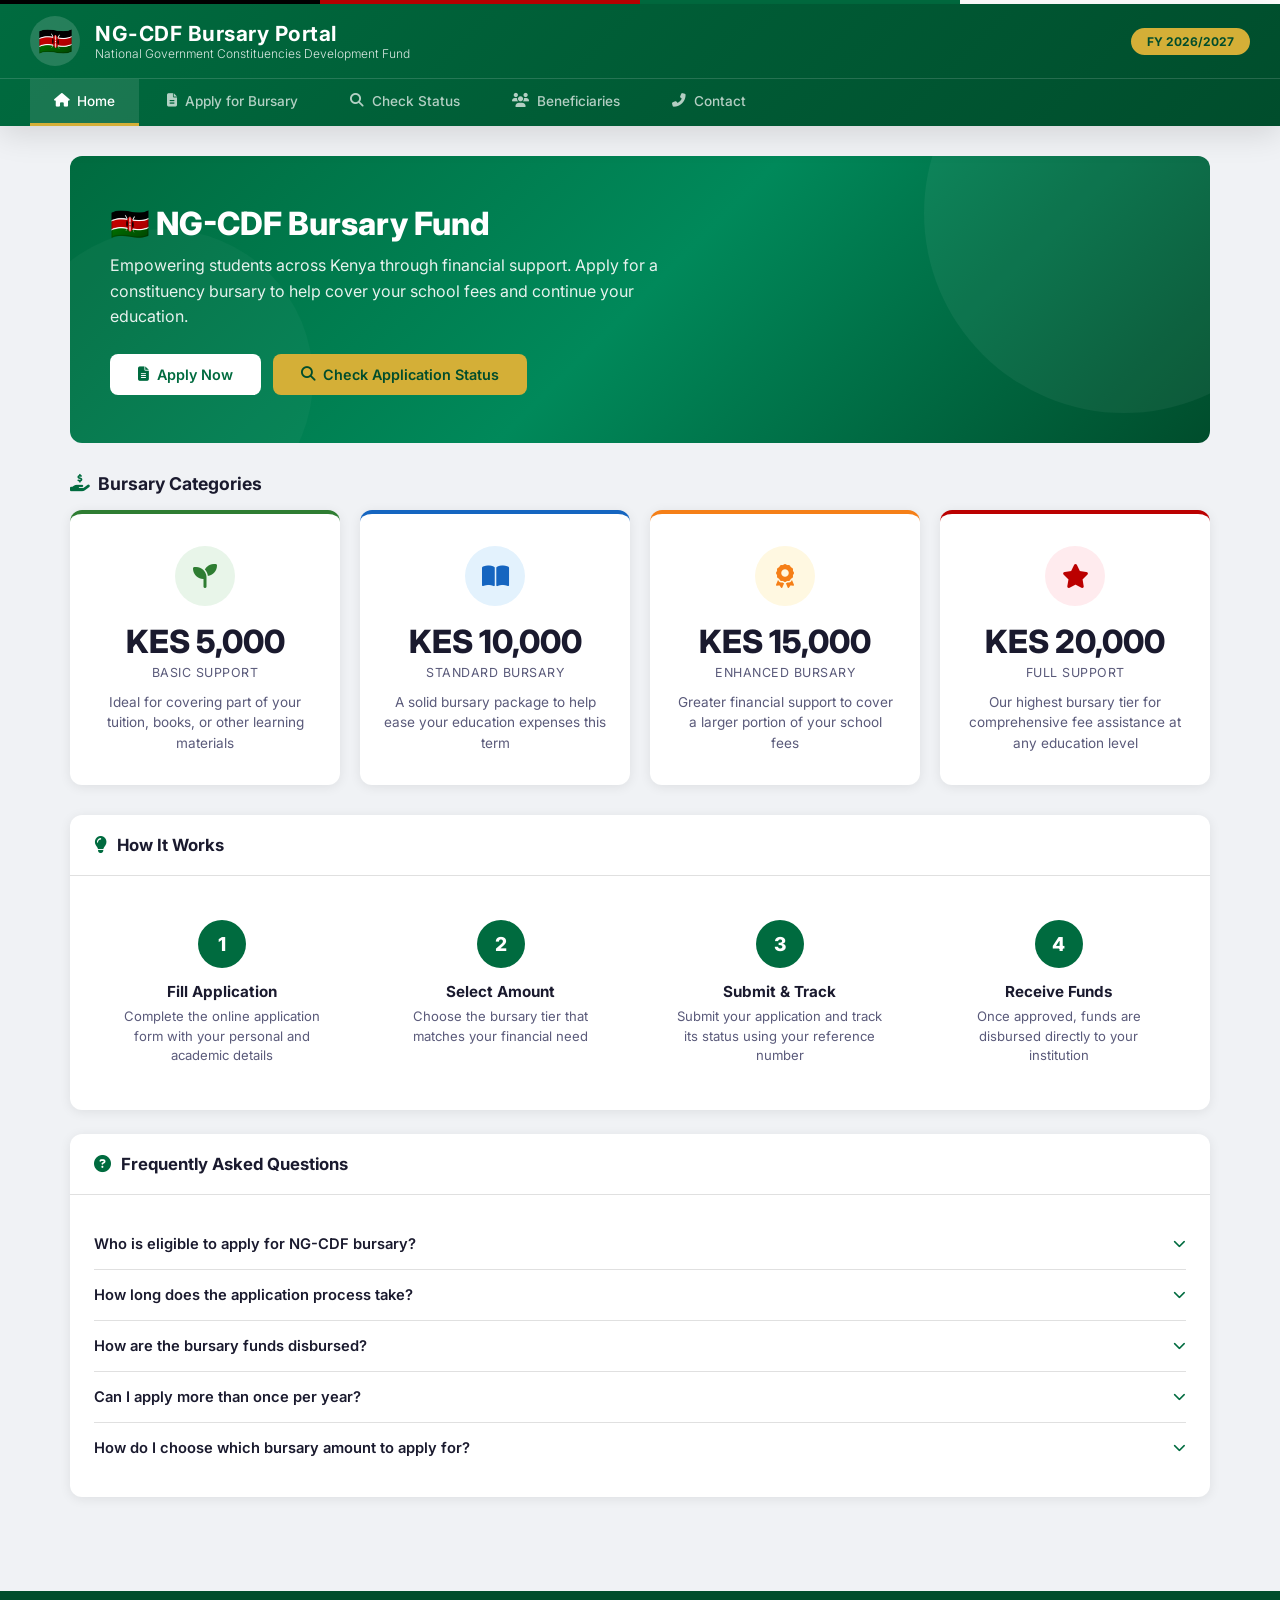
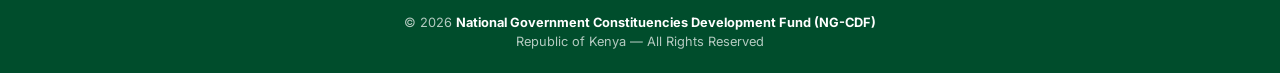
==== commit fd0e3178: "Add files via upload" ====
--- a/index.html
+++ b/index.html
@@ -1,704 +1,464 @@
 <!DOCTYPE html>
 <html lang="en">
 <head>
-    <meta charset="UTF-8" />
-    <meta name="viewport" content="width=device-width, initial-scale=1.0" />
+    <meta charset="UTF-8">
+    <meta name="viewport" content="width=device-width, initial-scale=1.0">
     <title>NG-CDF Bursary Portal</title>
-    <link rel="preconnect" href="https://fonts.googleapis.com" />
-    <link rel="preconnect" href="https://fonts.gstatic.com" crossorigin />
-    <link href="https://fonts.googleapis.com/css2?family=Newsreader:opsz,wght@6..72,500;6..72,600;6..72,700&family=Inter:wght@400;500;600;700&family=IBM+Plex+Mono:wght@400;500&display=swap" rel="stylesheet" />
-    <link rel="stylesheet" href="https://cdnjs.cloudflare.com/ajax/libs/font-awesome/6.5.0/css/all.min.css" />
-    <style>
-        /* ===== BASE ===== */
-        * { margin: 0; padding: 0; box-sizing: border-box; }
-        body {
-            font-family: 'Inter', sans-serif;
-            background: #f5f2ec;
-            color: #1e1a16;
-            line-height: 1.6;
-        }
-        .wrap { max-width: 1100px; margin: 0 auto; padding: 0 20px; }
-        .serif { font-family: 'Newsreader', serif; }
-        .mono { font-family: 'IBM Plex Mono', monospace; }
-
-        /* ===== HEADER ===== */
-        .site-header {
-            background: #1a140f;
-            color: #f0ebe3;
-            padding: 18px 0;
-            border-bottom: 1px solid rgba(255,255,255,0.06);
-        }
-        .site-header .wrap {
-            display: flex;
-            justify-content: space-between;
-            align-items: center;
-        }
-        .logo {
-            font-family: 'Newsreader', serif;
-            font-weight: 600;
-            font-size: 22px;
-            letter-spacing: -0.01em;
-            display: flex;
-            align-items: center;
-            gap: 8px;
-        }
-        .logo .dot {
-            width: 8px;
-            height: 8px;
-            background: #c08829;
-            border-radius: 50%;
-            display: inline-block;
-        }
-        .nav-links {
-            display: flex;
-            gap: 28px;
-            font-size: 13px;
-            text-transform: uppercase;
-            letter-spacing: 0.03em;
-        }
-        .nav-links a {
-            color: rgba(240, 235, 227, 0.6);
-            cursor: pointer;
-            transition: color 0.15s;
-            text-decoration: none;
-        }
-        .nav-links a:hover,
-        .nav-links a.current {
-            color: #d9a548;
-        }
-
-        /* ===== HERO BANNER ===== */
-        .hero {
-            background: #1a140f;
-            color: #f0ebe3;
-            padding: 40px 0 30px;
-            text-align: center;
-        }
-        .hero h1 {
-            font-family: 'Newsreader', serif;
-            font-size: 2.4rem;
-            font-weight: 600;
-            margin-bottom: 8px;
-        }
-        .hero p {
-            color: rgba(240, 235, 227, 0.7);
-            font-size: 1.05rem;
-            max-width: 600px;
-            margin: 0 auto;
-        }
-
-        /* ===== TABS ===== */
-        .tabs {
-            display: flex;
-            gap: 4px;
-            background: #e8e1d6;
-            padding: 4px;
-            border-radius: 10px;
-            margin: 30px 0 20px;
-        }
-        .nav-tab {
-            flex: 1;
-            padding: 12px 16px;
-            background: transparent;
-            border: none;
-            border-radius: 8px;
-            font-weight: 600;
-            font-size: 14px;
-            cursor: pointer;
-            transition: background 0.15s, color 0.15s;
-            color: #4a3f36;
-            font-family: 'Inter', sans-serif;
-        }
-        .nav-tab.active {
-            background: white;
-            color: #1a140f;
-            box-shadow: 0 2px 8px rgba(0,0,0,0.06);
-        }
-        .nav-tab:hover:not(.active) {
-            background: rgba(255,255,255,0.3);
-        }
-
-        .tab-panel { display: none; }
-        .tab-panel.active { display: block; }
-
-        /* ===== FORM ===== */
-        .form-card {
-            background: white;
-            border-radius: 14px;
-            padding: 32px 28px;
-            box-shadow: 0 2px 12px rgba(0,0,0,0.04);
-            margin-bottom: 30px;
-        }
-        .form-card h2 {
-            font-family: 'Newsreader', serif;
-            font-size: 1.6rem;
-            margin-bottom: 6px;
-        }
-        .form-card .sub {
-            color: #6b6258;
-            font-size: 0.95rem;
-            margin-bottom: 24px;
-        }
-
-        .form-group { margin-bottom: 18px; }
-        .form-group label {
-            display: block;
-            font-weight: 600;
-            font-size: 0.85rem;
-            margin-bottom: 4px;
-            color: #2d241e;
-        }
-        .form-group label .required {
-            color: #b0453c;
-            margin-left: 2px;
-        }
-        .form-group input,
-        .form-group select,
-        .form-group textarea {
-            width: 100%;
-            padding: 10px 14px;
-            border: 1.5px solid #ddd6cc;
-            border-radius: 8px;
-            font-family: 'Inter', sans-serif;
-            font-size: 0.95rem;
-            background: #fcfaf7;
-            transition: border-color 0.15s;
-        }
-        .form-group input:focus,
-        .form-group select:focus,
-        .form-group textarea:focus {
-            border-color: #c08829;
-            outline: none;
-            background: white;
-        }
-        .form-group textarea { resize: vertical; min-height: 60px; }
-
-        .radio-group {
-            display: flex;
-            flex-wrap: wrap;
-            gap: 12px;
-            margin-top: 4px;
-        }
-        .radio-group label {
-            display: flex;
-            align-items: center;
-            gap: 6px;
-            font-weight: 500;
-            font-size: 0.95rem;
-            background: #f5f2ec;
-            padding: 8px 16px;
-            border-radius: 8px;
-            cursor: pointer;
-            border: 1.5px solid transparent;
-            transition: border-color 0.15s, background 0.15s;
-        }
-        .radio-group label:hover {
-            background: #ece6db;
-        }
-        .radio-group input[type="radio"] {
-            accent-color: #c08829;
-            width: 16px;
-            height: 16px;
-            margin: 0;
-        }
-        .radio-group label:has(input:checked) {
-            border-color: #c08829;
-            background: #faf3e8;
-        }
-
-        .btn-primary {
-            background: #c08829;
-            color: white;
-            border: none;
-            padding: 14px 28px;
-            border-radius: 8px;
-            font-weight: 700;
-            font-size: 1rem;
-            cursor: pointer;
-            transition: background 0.15s, transform 0.1s;
-            font-family: 'Inter', sans-serif;
-        }
-        .btn-primary:hover {
-            background: #a97522;
-        }
-        .btn-primary:active {
-            transform: scale(0.98);
-        }
-        .btn-secondary {
-            background: #e8e1d6;
-            color: #2d241e;
-            border: none;
-            padding: 10px 20px;
-            border-radius: 8px;
-            font-weight: 600;
-            cursor: pointer;
-            transition: background 0.15s;
-            font-family: 'Inter', sans-serif;
-        }
-        .btn-secondary:hover {
-            background: #d5ccc0;
-        }
-
-        /* ===== STATUS CHECK ===== */
-        .status-box {
-            background: white;
-            border-radius: 14px;
-            padding: 24px 28px;
-            box-shadow: 0 2px 12px rgba(0,0,0,0.04);
-        }
-        .status-search {
-            display: flex;
-            gap: 12px;
-            margin-bottom: 20px;
-            flex-wrap: wrap;
-        }
-        .status-search input {
-            flex: 1;
-            min-width: 200px;
-            padding: 10px 14px;
-            border: 1.5px solid #ddd6cc;
-            border-radius: 8px;
-            font-size: 0.95rem;
-            background: #fcfaf7;
-        }
-        .status-search input:focus {
-            border-color: #c08829;
-            outline: none;
-            background: white;
-        }
-        .status-search button {
-            background: #c08829;
-            color: white;
-            border: none;
-            padding: 10px 24px;
-            border-radius: 8px;
-            font-weight: 600;
-            cursor: pointer;
-        }
-
-        #status-result {
-            margin-top: 12px;
-        }
-        #status-result h2 {
-            font-family: 'Newsreader', serif;
-            font-size: 1.4rem;
-            margin-bottom: 4px;
-        }
-        #status-result .status-badge {
-            display: inline-block;
-            padding: 4px 16px;
-            border-radius: 20px;
-            font-weight: 600;
-            font-size: 0.8rem;
-            text-transform: uppercase;
-            letter-spacing: 0.03em;
-        }
-        .badge-pending { background: #f5e6c8; color: #8a6416; }
-        .badge-success { background: #d4edda; color: #1a6e34; }
-        .badge-info { background: #cce5ff; color: #004085; }
-        .badge-danger { background: #f8d7da; color: #721c24; }
-
-        .details-grid {
-            display: grid;
-            grid-template-columns: 1fr 1fr;
-            gap: 6px 24px;
-            margin-top: 16px;
-            background: #f9f7f4;
-            padding: 16px;
-            border-radius: 8px;
-        }
-        .details-grid div {
-            padding: 4px 0;
-            font-size: 0.9rem;
-            border-bottom: 1px solid #ece6db;
-        }
-        .details-grid div:last-child,
-        .details-grid div:nth-last-child(2) {
-            border-bottom: none;
-        }
-        .details-grid strong {
-            display: inline-block;
-            width: 140px;
-            color: #4a3f36;
-        }
-
-        /* ===== BENEFICIARIES TABLE ===== */
-        .table-wrap {
-            overflow-x: auto;
-            background: white;
-            border-radius: 14px;
-            padding: 20px 0;
-            box-shadow: 0 2px 12px rgba(0,0,0,0.04);
-        }
-        table {
-            width: 100%;
-            border-collapse: collapse;
-            font-size: 0.9rem;
-        }
-        th {
-            text-align: left;
-            padding: 12px 16px;
-            background: #f5f2ec;
-            font-weight: 600;
-            color: #2d241e;
-        }
-        td {
-            padding: 10px 16px;
-            border-bottom: 1px solid #ece6db;
-        }
-        .badge {
-            display: inline-block;
-            padding: 2px 12px;
-            border-radius: 12px;
-            font-size: 0.75rem;
-            font-weight: 600;
-        }
-        .badge-success { background: #d4edda; color: #1a6e34; }
-        .badge-info { background: #cce5ff; color: #004085; }
-        .badge-pending { background: #f5e6c8; color: #8a6416; }
-        .badge-danger { background: #f8d7da; color: #721c24; }
-
-        .stats {
-            display: flex;
-            gap: 24px;
-            flex-wrap: wrap;
-            padding: 0 16px 16px;
-        }
-        .stats div {
-            font-size: 0.9rem;
-            background: #f5f2ec;
-            padding: 6px 16px;
-            border-radius: 20px;
-        }
-        .stats strong {
-            font-weight: 700;
-            color: #1a140f;
-        }
-
-        /* ===== TOAST ===== */
-        .toast {
-            position: fixed;
-            bottom: 24px;
-            right: 24px;
-            max-width: 360px;
-            background: #1a140f;
-            color: #f0ebe3;
-            padding: 16px 20px;
-            border-radius: 10px;
-            box-shadow: 0 4px 20px rgba(0,0,0,0.2);
-            transform: translateY(80px);
-            opacity: 0;
-            transition: transform 0.3s ease, opacity 0.3s ease;
-            z-index: 9000;
-        }
-        .toast.show {
-            transform: translateY(0);
-            opacity: 1;
-        }
-        .toast strong {
-            display: block;
-            font-size: 1rem;
-        }
-        .toast p {
-            margin: 4px 0 0;
-            font-size: 0.9rem;
-            opacity: 0.8;
-        }
-        .toast-error { background: #b0453c; }
-        .toast-success { background: #2b6e3b; }
-        .toast-warning { background: #a67c1e; }
-
-        /* ===== RESPONSIVE ===== */
-        @media (max-width: 700px) {
-            .site-header .wrap { flex-wrap: wrap; gap: 12px; }
-            .nav-links { gap: 16px; font-size: 11px; }
-            .hero h1 { font-size: 1.8rem; }
-            .form-card { padding: 20px; }
-            .details-grid { grid-template-columns: 1fr; }
-            .details-grid strong { width: 120px; }
-            .stats { gap: 12px; }
-            .radio-group label { flex: 1 1 100%; }
-        }
-        @media (max-width: 500px) {
-            .wrap { padding: 0 12px; }
-            .tabs { flex-direction: column; }
-            .nav-tab { text-align: center; }
-            .status-search { flex-direction: column; }
-        }
-
-        /* ===== MODAL ===== */
-        #fee-modal {
-            display: none;
-            position: fixed;
-            top: 0;
-            left: 0;
-            width: 100%;
-            height: 100%;
-            background: rgba(0,0,0,0.5);
-            backdrop-filter: blur(4px);
-            z-index: 9999;
-            align-items: center;
-            justify-content: center;
-        }
-        #fee-modal .modal-box {
-            background: white;
-            max-width: 400px;
-            width: 90%;
-            padding: 28px 24px;
-            border-radius: 12px;
-            box-shadow: 0 4px 20px rgba(0,0,0,0.2);
-            text-align: center;
-        }
-        #fee-modal .modal-box h3 {
-            font-family: 'Newsreader', serif;
-            font-size: 1.4rem;
-            margin-top: 0;
-            margin-bottom: 6px;
-        }
-        #fee-modal .modal-box .fee-amount {
-            font-size: 2.2rem;
-            font-weight: 700;
-            color: #c08829;
-            margin: 8px 0;
-        }
-        #fee-modal .modal-box .fee-note {
-            font-size: 0.9rem;
-            color: #6b6258;
-            margin-bottom: 20px;
-        }
-        #fee-modal .modal-box .actions {
-            display: flex;
-            gap: 12px;
-        }
-        #fee-modal .modal-box .actions button {
-            flex: 1;
-            padding: 12px;
-            border: none;
-            border-radius: 8px;
-            font-weight: 600;
-            cursor: pointer;
-            font-size: 0.95rem;
-        }
-        #fee-modal .modal-box .btn-confirm {
-            background: #c08829;
-            color: white;
-        }
-        #fee-modal .modal-box .btn-confirm:hover {
-            background: #a97522;
-        }
-        #fee-modal .modal-box .btn-cancel {
-            background: #e8e1d6;
-            color: #2d241e;
-        }
-        #fee-modal .modal-box .btn-cancel:hover {
-            background: #d5ccc0;
-        }
-    </style>
+    <link href="https://fonts.googleapis.com/css2?family=Inter:wght@300;400;500;600;700;800&display=swap" rel="stylesheet">
+    <link rel="stylesheet" href="https://cdnjs.cloudflare.com/ajax/libs/font-awesome/6.4.0/css/all.min.css">
+    <link rel="stylesheet" href="style.min.css">
 </head>
 <body>
 
-<!-- HEADER -->
-<header class="site-header">
-    <div class="wrap">
-        <div class="logo"><span class="dot"></span>NG-CDF Bursary</div>
-        <nav class="nav-links">
-            <a data-tab="apply" class="current">Apply</a>
-            <a data-tab="status">Check Status</a>
-            <a data-tab="beneficiaries">Beneficiaries</a>
+    <div class="flag-stripe"></div>
+
+    <!-- Header -->
+    <header class="header">
+        <div class="header-top">
+            <div class="header-brand">
+                <div class="coat-of-arms">🇰🇪</div>
+                <div class="brand-text">
+                    <h1>NG-CDF Bursary Portal</h1>
+                    <p>National Government Constituencies Development Fund</p>
+                </div>
+            </div>
+            <div class="header-badge">FY 2026/2027</div>
+        </div>
+        <nav class="nav-tabs">
+            <button class="nav-tab active" data-tab="home">
+                <i class="fas fa-home"></i> Home
+            </button>
+            <button class="nav-tab" data-tab="apply">
+                <i class="fas fa-file-alt"></i> Apply for Bursary
+            </button>
+            <button class="nav-tab" data-tab="status">
+                <i class="fas fa-search"></i> Check Status
+            </button>
+            <button class="nav-tab" data-tab="beneficiaries">
+                <i class="fas fa-users"></i> Beneficiaries
+            </button>
+            <button class="nav-tab" data-tab="contact">
+                <i class="fas fa-phone-alt"></i> Contact
+            </button>
         </nav>
+    </header>
+
+    <main class="main-content">
+
+        <!-- ====== HOME TAB ====== -->
+        <div id="tab-home" class="tab-panel active">
+
+            <!-- Hero Banner -->
+            <div class="hero">
+                <h2>🇰🇪 NG-CDF Bursary Fund</h2>
+                <p>Empowering students across Kenya through financial support. Apply for a constituency bursary to help cover your school fees and continue your education.</p>
+                <div class="hero-cta">
+                    <button class="btn btn-white" onclick="document.querySelector('[data-tab=apply]').click()">
+                        <i class="fas fa-file-alt"></i> Apply Now
+                    </button>
+                    <button class="btn btn-gold" onclick="document.querySelector('[data-tab=status]').click()">
+                        <i class="fas fa-search"></i> Check Application Status
+                    </button>
+                </div>
+            </div>
+
+            <!-- Bursary Tiers -->
+            <h3 style="font-size:1.1rem;font-weight:700;margin-bottom:16px;display:flex;align-items:center;gap:8px;">
+                <i class="fas fa-hand-holding-usd" style="color:var(--primary);"></i> Bursary Categories
+            </h3>
+            <div class="tiers-grid">
+                <div class="tier-card">
+                    <div class="tier-icon"><i class="fas fa-seedling"></i></div>
+                    <div class="tier-amount">KES 5,000</div>
+                    <div class="tier-label">Basic Support</div>
+                    <div class="tier-desc">Ideal for covering part of your tuition, books, or other learning materials</div>
+                </div>
+                <div class="tier-card">
+                    <div class="tier-icon"><i class="fas fa-book-open"></i></div>
+                    <div class="tier-amount">KES 10,000</div>
+                    <div class="tier-label">Standard Bursary</div>
+                    <div class="tier-desc">A solid bursary package to help ease your education expenses this term</div>
+                </div>
+                <div class="tier-card">
+                    <div class="tier-icon"><i class="fas fa-award"></i></div>
+                    <div class="tier-amount">KES 15,000</div>
+                    <div class="tier-label">Enhanced Bursary</div>
+                    <div class="tier-desc">Greater financial support to cover a larger portion of your school fees</div>
+                </div>
+                <div class="tier-card">
+                    <div class="tier-icon"><i class="fas fa-star"></i></div>
+                    <div class="tier-amount">KES 20,000</div>
+                    <div class="tier-label">Full Support</div>
+                    <div class="tier-desc">Our highest bursary tier for comprehensive fee assistance at any education level</div>
+                </div>
+            </div>
+
+            <!-- How it Works -->
+            <div class="card">
+                <div class="card-header">
+                    <h2><i class="fas fa-lightbulb"></i> How It Works</h2>
+                </div>
+                <div class="card-body">
+                    <div class="steps-grid">
+                        <div class="step">
+                            <div class="step-number">1</div>
+                            <h4>Fill Application</h4>
+                            <p>Complete the online application form with your personal and academic details</p>
+                        </div>
+                        <div class="step">
+                            <div class="step-number">2</div>
+                            <h4>Select Amount</h4>
+                            <p>Choose the bursary tier that matches your financial need</p>
+                        </div>
+                        <div class="step">
+                            <div class="step-number">3</div>
+                            <h4>Submit & Track</h4>
+                            <p>Submit your application and track its status using your reference number</p>
+                        </div>
+                        <div class="step">
+                            <div class="step-number">4</div>
+                            <h4>Receive Funds</h4>
+                            <p>Once approved, funds are disbursed directly to your institution</p>
+                        </div>
+                    </div>
+                </div>
+            </div>
+
+            <!-- FAQ -->
+            <div class="card" style="margin-top:24px;">
+                <div class="card-header">
+                    <h2><i class="fas fa-question-circle"></i> Frequently Asked Questions</h2>
+                </div>
+                <div class="card-body">
+                    <div class="faq-item">
+                        <div class="faq-question" onclick="this.parentElement.classList.toggle('open')">
+                            <span>Who is eligible to apply for NG-CDF bursary?</span>
+                            <i class="fas fa-chevron-down"></i>
+                        </div>
+                        <div class="faq-answer">
+                            Any student currently enrolled in a secondary school, TVET college, or university can apply. Simply fill out the application form and select your preferred bursary amount.
+                        </div>
+                    </div>
+                    <div class="faq-item">
+                        <div class="faq-question" onclick="this.parentElement.classList.toggle('open')">
+                            <span>How long does the application process take?</span>
+                            <i class="fas fa-chevron-down"></i>
+                        </div>
+                        <div class="faq-answer">
+                            Applications are reviewed within 2-4 weeks of submission. You will receive a notification once your application has been processed.
+                        </div>
+                    </div>
+                    <div class="faq-item">
+                        <div class="faq-question" onclick="this.parentElement.classList.toggle('open')">
+                            <span>How are the bursary funds disbursed?</span>
+                            <i class="fas fa-chevron-down"></i>
+                        </div>
+                        <div class="faq-answer">
+                            Approved funds are paid directly to the student's institution and credited to their fee account. Students do not receive cash.
+                        </div>
+                    </div>
+                    <div class="faq-item">
+                        <div class="faq-question" onclick="this.parentElement.classList.toggle('open')">
+                            <span>Can I apply more than once per year?</span>
+                            <i class="fas fa-chevron-down"></i>
+                        </div>
+                        <div class="faq-answer">
+                            Each student may apply once per financial year. Multiple applications from the same student will be flagged as duplicates.
+                        </div>
+                    </div>
+                    <div class="faq-item">
+                        <div class="faq-question" onclick="this.parentElement.classList.toggle('open')">
+                            <span>How do I choose which bursary amount to apply for?</span>
+                            <i class="fas fa-chevron-down"></i>
+                        </div>
+                        <div class="faq-answer">
+                            Select the amount that best reflects your financial need. Higher amounts are prioritised for orphans, students with disabilities, and those from extremely vulnerable households.
+                        </div>
+                    </div>
+                </div>
+            </div>
+        </div>
+
+        <!-- ====== APPLY TAB ====== -->
+        <div id="tab-apply" class="tab-panel">
+            <div class="card">
+                <div class="card-header">
+                    <h2><i class="fas fa-file-alt"></i> Bursary Application Form</h2>
+                </div>
+                <div class="card-body">
+                    <p style="color:var(--text-secondary);font-size:0.88rem;margin-bottom:24px;padding:14px;background:var(--primary-light);border-radius:var(--radius-sm);border-left:4px solid var(--primary);">
+                        <i class="fas fa-info-circle" style="color:var(--primary);margin-right:6px;"></i>
+                        Fill in all required fields marked with <span style="color:var(--accent);font-weight:700;">*</span>. Ensure your details match your official documents.
+                    </p>
+                    <form id="allocation-form">
+                        <div class="form-grid">
+                            <div class="form-group">
+                                <label>Full Name <span class="required">*</span></label>
+                                <input type="text" class="form-control" id="student-name" placeholder="e.g. John Kamau Mwangi" required>
+                            </div>
+                            <div class="form-group">
+                                <label>National ID / Admission Number <span class="required">*</span></label>
+                                <input type="text" class="form-control" id="student-id" placeholder="e.g. 39012345 or ADM/2025/001" required>
+                            </div>
+                            <div class="form-group">
+                                <label>Phone Number</label>
+                                <input type="tel" class="form-control" id="student-phone" placeholder="e.g. 0712345678">
+                            </div>
+                            <div class="form-group">
+                                <label>Institution <span class="required">*</span></label>
+                                <input type="text" class="form-control" id="student-institution" placeholder="e.g. University of Nairobi" required>
+                            </div>
+                            <div class="form-group">
+                                <label>Education Level <span class="required">*</span></label>
+                                <select class="form-control" id="student-level" required>
+                                    <option value="">Select level...</option>
+                                    <option value="Secondary">Secondary School</option>
+                                    <option value="TVET">TVET / College</option>
+                                    <option value="University">University</option>
+                                </select>
+                            </div>
+                            <div class="form-group">
+                                <label>Year of Study</label>
+                                <select class="form-control" id="student-year">
+                                    <option value="">Select year...</option>
+                                    <option value="Form 1">Form 1</option>
+                                    <option value="Form 2">Form 2</option>
+                                    <option value="Form 3">Form 3</option>
+                                    <option value="Form 4">Form 4</option>
+                                    <option value="Year 1">Year 1</option>
+                                    <option value="Year 2">Year 2</option>
+                                    <option value="Year 3">Year 3</option>
+                                    <option value="Year 4">Year 4</option>
+                                </select>
+                            </div>
+                            <div class="form-group">
+                                <label>Constituency <span class="required">*</span></label>
+                                <select class="form-control" id="student-constituency" required>
+                                    <option value="">Select constituency...</option>
+                                    <option value="Westlands">Westlands</option>
+                                    <option value="Dagoretti North">Dagoretti North</option>
+                                    <option value="Dagoretti South">Dagoretti South</option>
+                                    <option value="Langata">Lang'ata</option>
+                                    <option value="Kibra">Kibra</option>
+                                    <option value="Roysambu">Roysambu</option>
+                                    <option value="Kasarani">Kasarani</option>
+                                    <option value="Ruaraka">Ruaraka</option>
+                                    <option value="Embakasi South">Embakasi South</option>
+                                    <option value="Embakasi North">Embakasi North</option>
+                                    <option value="Embakasi Central">Embakasi Central</option>
+                                    <option value="Embakasi East">Embakasi East</option>
+                                    <option value="Embakasi West">Embakasi West</option>
+                                    <option value="Makadara">Makadara</option>
+                                    <option value="Kamukunji">Kamukunji</option>
+                                    <option value="Starehe">Starehe</option>
+                                    <option value="Mathare">Mathare</option>
+                                </select>
+                            </div>
+                            <div class="form-group">
+                                <label>Ward</label>
+                                <input type="text" class="form-control" id="student-ward" placeholder="e.g. Kilimani">
+                            </div>
+
+                            <!-- Bursary Amount -->
+                            <div class="form-group full-width">
+                                <label style="margin-bottom: 8px;">Requested Bursary Amount (KES) <span class="required">*</span></label>
+                                <div class="amount-grid">
+                                    <label class="amount-option">
+                                        <input type="radio" name="bursary-amount" value="5000" required>
+                                        <div class="amount-label">
+                                            <span class="amount-value">5,000</span>
+                                            <span class="amount-text">KES</span>
+                                        </div>
+                                        <div class="check-mark"><i class="fas fa-check"></i></div>
+                                    </label>
+                                    <label class="amount-option">
+                                        <input type="radio" name="bursary-amount" value="10000">
+                                        <div class="amount-label">
+                                            <span class="amount-value">10,000</span>
+                                            <span class="amount-text">KES</span>
+                                        </div>
+                                        <div class="check-mark"><i class="fas fa-check"></i></div>
+                                    </label>
+                                    <label class="amount-option">
+                                        <input type="radio" name="bursary-amount" value="15000">
+                                        <div class="amount-label">
+                                            <span class="amount-value">15,000</span>
+                                            <span class="amount-text">KES</span>
+                                        </div>
+                                        <div class="check-mark"><i class="fas fa-check"></i></div>
+                                    </label>
+                                    <label class="amount-option">
+                                        <input type="radio" name="bursary-amount" value="20000">
+                                        <div class="amount-label">
+                                            <span class="amount-value">20,000</span>
+                                            <span class="amount-text">KES</span>
+                                        </div>
+                                        <div class="check-mark"><i class="fas fa-check"></i></div>
+                                    </label>
+                                </div>
+                            </div>
+
+                            <div class="form-group full-width">
+                                <label>Reason for Application / Personal Statement</label>
+                                <textarea class="form-control" id="student-remarks" placeholder="Briefly describe your financial situation and why you need this bursary..."></textarea>
+                            </div>
+                        </div>
+
+                        <div class="btn-group">
+                            <button type="submit" class="btn btn-primary">
+                                <i class="fas fa-paper-plane"></i> Submit Application
+                            </button>
+                            <button type="reset" class="btn btn-outline">
+                                <i class="fas fa-redo"></i> Clear Form
+                            </button>
+                        </div>
+                    </form>
+                </div>
+            </div>
+        </div>
+
+        <!-- ====== STATUS TAB ====== -->
+        <div id="tab-status" class="tab-panel">
+            <div class="card">
+                <div class="card-header">
+                    <h2><i class="fas fa-search"></i> Check Application Status</h2>
+                </div>
+                <div class="card-body">
+                    <div class="status-checker">
+                        <i class="fas fa-clipboard-list" style="font-size:2.5rem;color:var(--primary);margin-bottom:12px;"></i>
+                        <h3>Track Your Application</h3>
+                        <p>Enter your Reference Number or National ID to check the status of your bursary application.</p>
+                        <div class="status-input-group">
+                            <input type="text" class="form-control" id="status-search-input" placeholder="e.g. BUR-XXXXXX or 39012345">
+                            <button class="btn btn-primary" onclick="checkStatus()">
+                                <i class="fas fa-search"></i> Search
+                            </button>
+                        </div>
+                    </div>
+                    <div id="status-result" style="margin-top:24px;"></div>
+                </div>
+            </div>
+        </div>
+
+        <!-- ====== BENEFICIARIES TAB ====== -->
+        <div id="tab-beneficiaries" class="tab-panel">
+            <div class="card">
+                <div class="card-header">
+                    <h2><i class="fas fa-users"></i> Bursary Beneficiaries</h2>
+                    <div class="toolbar">
+                        <div class="search-box">
+                            <i class="fas fa-search"></i>
+                            <input type="text" id="search-students" placeholder="Search by name or ID...">
+                        </div>
+                        <select class="filter-select" id="filter-level">
+                            <option value="">All Levels</option>
+                            <option value="Secondary">Secondary</option>
+                            <option value="TVET">TVET / College</option>
+                            <option value="University">University</option>
+                        </select>
+                    </div>
+                </div>
+                <div class="card-body" style="padding: 0;">
+                    <div class="table-wrapper">
+                        <table>
+                            <thead>
+                                <tr>
+                                    <th>#</th>
+                                    <th>Name</th>
+                                    <th>Ref No.</th>
+                                    <th>Institution</th>
+                                    <th>Level</th>
+                                    <th>Amount (KES)</th>
+                                    <th>Status</th>
+                                    <th>Details</th>
+                                </tr>
+                            </thead>
+                            <tbody id="students-table-body">
+                            </tbody>
+                        </table>
+                    </div>
+                    <div id="students-empty" class="empty-state">
+                        <i class="fas fa-user-graduate"></i>
+                        <p>No beneficiaries yet. Apply for a bursary to get started.</p>
+                    </div>
+                </div>
+            </div>
+        </div>
+
+        <!-- ====== CONTACT TAB ====== -->
+        <div id="tab-contact" class="tab-panel">
+            <div class="card">
+                <div class="card-header">
+                    <h2><i class="fas fa-phone-alt"></i> Contact & Support</h2>
+                </div>
+                <div class="card-body">
+                    <p style="font-size:0.92rem;color:var(--text-secondary);margin-bottom:24px;">
+                        Need help with your application? Reach out to the NG-CDF office through any of the channels below.
+                    </p>
+                    <div class="contact-grid">
+                        <div class="contact-card">
+                            <i class="fas fa-map-marker-alt"></i>
+                            <div>
+                                <div class="label">Office Address</div>
+                                <div class="value">CDF Building, Constituency Office</div>
+                            </div>
+                        </div>
+                        <div class="contact-card">
+                            <i class="fas fa-phone"></i>
+                            <div>
+                                <div class="label">Phone</div>
+                                <div class="value">+254 700 000 000</div>
+                            </div>
+                        </div>
+                        <div class="contact-card">
+                            <i class="fas fa-envelope"></i>
+                            <div>
+                                <div class="label">Email</div>
+                                <div class="value">bursary@ngcdf.go.ke</div>
+                            </div>
+                        </div>
+                        <div class="contact-card">
+                            <i class="fas fa-clock"></i>
+                            <div>
+                                <div class="label">Office Hours</div>
+                                <div class="value">Mon - Fri: 8:00 AM - 5:00 PM</div>
+                            </div>
+                        </div>
+                    </div>
+                </div>
+            </div>
+
+        </div>
+
+    </main>
+
+    <!-- Footer -->
+    <footer class="footer">
+        <p>© 2026 <strong>National Government Constituencies Development Fund (NG-CDF)</strong></p>
+        <p style="margin-top:4px;">Republic of Kenya — All Rights Reserved</p>
+    </footer>
+
+    <!-- View Student Modal -->
+    <div class="modal-overlay" id="student-modal">
+        <div class="modal">
+            <div class="modal-header">
+                <h3><i class="fas fa-user-graduate" style="color:var(--primary);margin-right:8px;"></i> Application Details</h3>
+                <button class="modal-close" onclick="closeModal()">&times;</button>
+            </div>
+            <div class="modal-body" id="modal-body"></div>
+            <div class="modal-footer">
+                <button class="btn btn-outline btn-sm" onclick="closeModal()">Close</button>
+                <button class="btn btn-primary btn-sm" onclick="printStudent()">
+                    <i class="fas fa-print"></i> Print
+                </button>
+            </div>
+        </div>
     </div>
-</header>
-
-<!-- HERO -->
-<section class="hero">
-    <div class="wrap">
-        <h1>Bursary & Scholarship Portal</h1>
-        <p>Apply for financial assistance from the National Government Constituency Development Fund.</p>
-    </div>
-</section>
-
-<!-- MAIN CONTENT -->
-<main class="wrap">
-
-    <!-- TABS -->
-    <div class="tabs" role="tablist">
-        <button class="nav-tab active" data-tab="apply">Apply</button>
-        <button class="nav-tab" data-tab="status">Check Status</button>
-        <button class="nav-tab" data-tab="beneficiaries">Beneficiaries</button>
-    </div>
-
-    <!-- TAB: Apply -->
-    <div id="tab-apply" class="tab-panel active">
-        <div class="form-card">
-            <h2>Bursary Application Form</h2>
-            <p class="sub">Fill in all required fields marked with <span class="required">*</span>. Ensure your details match your official documents.</p>
-
-            <form id="allocation-form">
-                <!-- Student Name -->
-                <div class="form-group">
-                    <label>Full Name <span class="required">*</span></label>
-                    <input type="text" id="student-name" placeholder="e.g. Jane Achieng" required />
-                </div>
-
-                <!-- ID / Admission -->
-                <div class="form-group">
-                    <label>National ID / Admission Number <span class="required">*</span></label>
-                    <input type="text" id="student-id" placeholder="e.g. 12345678" required />
-                </div>
-
-                <!-- Phone -->
-                <div class="form-group">
-                    <label>Phone Number <span class="required">*</span></label>
-                    <input type="tel" id="student-phone" placeholder="e.g. 0712345678" required />
-                </div>
-
-                <!-- Institution -->
-                <div class="form-group">
-                    <label>Institution <span class="required">*</span></label>
-                    <input type="text" id="student-institution" placeholder="e.g. University of Nairobi" required />
-                </div>
-
-                <!-- Education Level -->
-                <div class="form-group">
-                    <label>Education Level <span class="required">*</span></label>
-                    <select id="student-level" required>
-                        <option value="">Select level...</option>
-                        <option value="Secondary School">Secondary School</option>
-                        <option value="TVET / College">TVET / College</option>
-                        <option value="University">University</option>
-                    </select>
-                </div>
-
-                <!-- Year of Study -->
-                <div class="form-group">
-                    <label>Year of Study <span class="required">*</span></label>
-                    <select id="student-year" required>
-                        <option value="">Select year...</option>
-                        <option value="Form 1">Form 1</option>
-                        <option value="Form 2">Form 2</option>
-                        <option value="Form 3">Form 3</option>
-                        <option value="Form 4">Form 4</option>
-                        <option value="Year 1">Year 1</option>
-                        <option value="Year 2">Year 2</option>
-                        <option value="Year 3">Year 3</option>
-                        <option value="Year 4">Year 4</option>
-                    </select>
-                </div>
-
-                <!-- Constituency -->
-                <div class="form-group">
-                    <label>Constituency <span class="required">*</span></label>
-                    <select id="student-constituency" required>
-                        <option value="">Select constituency...</option>
-                        <option value="Westlands">Westlands</option>
-                        <option value="Dagoretti North">Dagoretti North</option>
-                        <option value="Dagoretti South">Dagoretti South</option>
-                        <option value="Lang'ata">Lang'ata</option>
-                        <option value="Kibra">Kibra</option>
-                        <option value="Roysambu">Roysambu</option>
-                        <option value="Kasarani">Kasarani</option>
-                        <option value="Ruaraka">Ruaraka</option>
-                        <option value="Embakasi South">Embakasi South</option>
-                        <option value="Embakasi North">Embakasi North</option>
-                        <option value="Embakasi Central">Embakasi Central</option>
-                        <option value="Embakasi East">Embakasi East</option>
-                        <option value="Embakasi West">Embakasi West</option>
-                        <option value="Makadara">Makadara</option>
-                        <option value="Kamukunji">Kamukunji</option>
-                        <option value="Starehe">Starehe</option>
-                        <option value="Mathare">Mathare</option>
-                    </select>
-                </div>
-
-                <!-- Ward -->
-                <div class="form-group">
-                    <label>Ward (optional)</label>
-                    <input type="text" id="student-ward" placeholder="e.g. Karen" />
-                </div>
-
-                <!-- Bursary Amount -->
-                <div class="form-group">
-                    <label>Bursary Amount <span class="required">*</span></label>
-                    <div class="radio-group">
-                        <label><input type="radio" name="bursary-amount" value="10000" /> KES 10,000</label>
-                        <label><input type="radio" name="bursary-amount" value="15000" /> KES 15,000</label>
-                        <label><input type="radio" name="bursary-amount" value="20000" /> KES 20,000</label>
-                        <label><input type="radio" name="bursary-amount" value="30000" /> KES 30,000</label>
-                        <label><input type="radio" name="bursary-amount" value="40000" /> KES 40,000</label>
-                        <label><input type="radio" name="bursary-amount" value="50000" /> KES 50,000</label>
-                    </div>
-                </div>
-
-                <!-- Remarks -->
-                <div class="form-group">
-                    <label>Remarks (optional)</label>
-                    <textarea id="student-remarks" placeholder="Any additional information you'd like to share..."></textarea>
-                </div>
-
-                <button type="submit" class="btn-primary">Submit Application</button>
-            </form>
-        </div>
-    </div>
-
-    <!-- TAB: Check Status -->
-    <div id="tab-status" class="tab-panel">
-        <div class="status-box">
-            <h2>Check Your Application Status</h2>
-            <p style="color:#6b6258; margin-bottom:16px;">Enter your Reference Number or National ID to view your application status.</p>
-            <div class="status-search">
-                <input type="text" id="status-search-input" placeholder="e.g. BUR-ABC123 or 12345678" />
-                <button onclick="checkStatus()">Search</button>
-            </div>
-            <div id="status-result"></div>
-        </div>
-    </div>
-
-    <!-- TAB: Beneficiaries -->
-    <div id="tab-beneficiaries" class="tab-panel">
-        <div class="table-wrap">
-            <div class="stats">
-                <div>Total Applicants: <strong id="total-applicants">0</strong></div>
-                <div>Total Allocated: <strong id="total-allocated">KES 0</strong></div>
-                <div>Total Disbursed: <strong id="total-disbursed">KES 0</strong></div>
-            </div>
-            <table id="beneficiaries-table">
-                <thead>
-                    <tr>
-                        <th>Name</th>
-                        <th>Institution</th>
-                        <th>Constituency</th>
-                        <th>Amount</th>
-                        <th>Status</th>
-                    </tr>
-                </thead>
-                <tbody>
-                    <!-- Populated by JavaScript -->
-                </tbody>
-            </table>
-        </div>
-    </div>
-
-</main>
-
-<!-- ===== CONFIRMATION MODAL ===== -->
-<div id="fee-modal">
-    <div class="modal-box">
-        <h3>Application Fee</h3>
-        <p style="color:#6b6258; margin:6px 0;">A non-refundable processing fee is required.</p>
-        <div class="fee-amount" id="modal-fee-amount">KES 0</div>
-        <p class="fee-note">This fee covers the cost of processing your bursary application.</p>
-        <div class="actions">
-            <button class="btn-confirm" id="modal-confirm">Pay Now</button>
-            <button class="btn-cancel" id="modal-cancel">Cancel</button>
-        </div>
-    </div>
-</div>
-
-<!-- ===== FOOTER ===== -->
-<footer style="background:#1a140f; color:rgba(240,235,227,0.5); text-align:center; padding:24px 0; margin-top:40px; font-size:0.85rem;">
-    <div class="wrap">&copy; 2026 NG-CDF Bursary Portal</div>
-</footer>
-
-<script src="script.min.js"></script>
+
+    <!-- Toast Container -->
+    <div class="toast-container" id="toast-container"></div>
+
+    <script src="script.min.js"></script>
+
 </body>
 </html>
--- a/style.min.css
+++ b/style.min.css
@@ -0,0 +1,641 @@
+:root {
+            --primary: #006B3F;
+            --primary-dark: #004D2C;
+            --primary-light: #E8F5E9;
+            --accent: #BB0000;
+            --accent-light: #FFEBEE;
+            --gold: #D4AF37;
+            --bg: #F0F2F5;
+            --white: #FFFFFF;
+            --text: #1A1A2E;
+            --text-secondary: #5A5A7A;
+            --border: #E0E0E0;
+            --success: #2E7D32;
+            --warning: #F57F17;
+            --info: #1565C0;
+            --shadow: 0 2px 12px rgba(0,0,0,0.08);
+            --shadow-lg: 0 8px 30px rgba(0,0,0,0.12);
+            --radius: 12px;
+            --radius-sm: 8px;
+        }
+
+        * { margin: 0; padding: 0; box-sizing: border-box; }
+
+        body {
+            font-family: 'Inter', sans-serif;
+            background: var(--bg);
+            color: var(--text);
+            min-height: 100vh;
+        }
+
+        /* ====== FLAG STRIPE ====== */
+        .flag-stripe {
+            height: 4px;
+            background: linear-gradient(to right, #000 25%, #BB0000 25%, #BB0000 50%, #006B3F 50%, #006B3F 75%, #FFF 75%);
+        }
+
+        /* ====== HEADER ====== */
+        .header {
+            background: linear-gradient(135deg, var(--primary) 0%, var(--primary-dark) 100%);
+            color: white;
+            box-shadow: var(--shadow-lg);
+            position: sticky;
+            top: 0;
+            z-index: 100;
+        }
+
+        .header-top {
+            display: flex;
+            align-items: center;
+            justify-content: space-between;
+            padding: 12px 30px;
+            border-bottom: 1px solid rgba(255,255,255,0.15);
+        }
+
+        .header-brand {
+            display: flex;
+            align-items: center;
+            gap: 15px;
+        }
+
+        .coat-of-arms {
+            width: 50px;
+            height: 50px;
+            background: rgba(255,255,255,0.15);
+            border-radius: 50%;
+            display: flex;
+            align-items: center;
+            justify-content: center;
+            font-size: 28px;
+        }
+
+        .brand-text h1 { font-size: 1.3rem; font-weight: 700; letter-spacing: 0.5px; }
+        .brand-text p { font-size: 0.75rem; opacity: 0.85; font-weight: 300; }
+
+        .header-badge {
+            background: var(--gold);
+            color: var(--primary-dark);
+            padding: 6px 16px;
+            border-radius: 20px;
+            font-size: 0.75rem;
+            font-weight: 700;
+        }
+
+        /* ====== NAV ====== */
+        .nav-tabs {
+            display: flex;
+            padding: 0 30px;
+            gap: 4px;
+        }
+
+        .nav-tab {
+            padding: 14px 24px;
+            background: transparent;
+            border: none;
+            color: rgba(255,255,255,0.7);
+            font-family: inherit;
+            font-size: 0.85rem;
+            font-weight: 500;
+            cursor: pointer;
+            border-bottom: 3px solid transparent;
+            transition: all 0.2s;
+            display: flex;
+            align-items: center;
+            gap: 8px;
+        }
+
+        .nav-tab:hover { color: white; background: rgba(255,255,255,0.08); }
+        .nav-tab.active { color: white; border-bottom-color: var(--gold); background: rgba(255,255,255,0.1); }
+
+        /* ====== MAIN ====== */
+        .main-content { max-width: 1200px; margin: 0 auto; padding: 30px; }
+
+        .tab-panel { display: none; animation: fadeIn 0.3s ease; }
+        .tab-panel.active { display: block; }
+
+        @keyframes fadeIn { from { opacity:0; transform:translateY(10px); } to { opacity:1; transform:translateY(0); } }
+
+        /* ====== HERO ====== */
+        .hero {
+            background: linear-gradient(135deg, var(--primary) 0%, #00895A 50%, var(--primary-dark) 100%);
+            color: white;
+            border-radius: var(--radius);
+            padding: 48px 40px;
+            margin-bottom: 30px;
+            position: relative;
+            overflow: hidden;
+        }
+
+        .hero::before {
+            content: '';
+            position: absolute;
+            top: -50%;
+            right: -10%;
+            width: 400px;
+            height: 400px;
+            background: rgba(255,255,255,0.05);
+            border-radius: 50%;
+        }
+
+        .hero::after {
+            content: '';
+            position: absolute;
+            bottom: -30%;
+            left: -5%;
+            width: 300px;
+            height: 300px;
+            background: rgba(255,255,255,0.03);
+            border-radius: 50%;
+        }
+
+        .hero h2 { font-size: 2rem; font-weight: 800; margin-bottom: 10px; position: relative; z-index: 1; }
+        .hero p { font-size: 1rem; opacity: 0.9; max-width: 600px; line-height: 1.6; position: relative; z-index: 1; }
+        .hero .hero-cta {
+            margin-top: 24px;
+            display: flex;
+            gap: 12px;
+            flex-wrap: wrap;
+            position: relative;
+            z-index: 1;
+        }
+
+        /* ====== CARDS ====== */
+        .card {
+            background: var(--white);
+            border-radius: var(--radius);
+            box-shadow: var(--shadow);
+            overflow: hidden;
+            margin-bottom: 24px;
+        }
+
+        .card-header {
+            padding: 20px 24px;
+            border-bottom: 1px solid var(--border);
+            display: flex;
+            align-items: center;
+            justify-content: space-between;
+        }
+
+        .card-header h2 {
+            font-size: 1.05rem;
+            font-weight: 700;
+            display: flex;
+            align-items: center;
+            gap: 10px;
+        }
+
+        .card-header h2 i { color: var(--primary); }
+        .card-body { padding: 24px; }
+
+        /* ====== BURSARY TIER CARDS ====== */
+        .tiers-grid {
+            display: grid;
+            grid-template-columns: repeat(auto-fit, minmax(240px, 1fr));
+            gap: 20px;
+            margin-bottom: 30px;
+        }
+
+        .tier-card {
+            background: var(--white);
+            border-radius: var(--radius);
+            box-shadow: var(--shadow);
+            padding: 32px 24px;
+            text-align: center;
+            border-top: 4px solid var(--border);
+            transition: transform 0.2s, box-shadow 0.2s;
+            position: relative;
+        }
+
+        .tier-card:hover { transform: translateY(-4px); box-shadow: var(--shadow-lg); }
+        .tier-card:nth-child(1) { border-top-color: #2E7D32; }
+        .tier-card:nth-child(2) { border-top-color: #1565C0; }
+        .tier-card:nth-child(3) { border-top-color: #F57F17; }
+        .tier-card:nth-child(4) { border-top-color: var(--accent); }
+
+        .tier-icon {
+            width: 60px;
+            height: 60px;
+            border-radius: 50%;
+            display: flex;
+            align-items: center;
+            justify-content: center;
+            font-size: 1.5rem;
+            margin: 0 auto 16px;
+        }
+
+        .tier-card:nth-child(1) .tier-icon { background: #E8F5E9; color: #2E7D32; }
+        .tier-card:nth-child(2) .tier-icon { background: #E3F2FD; color: #1565C0; }
+        .tier-card:nth-child(3) .tier-icon { background: #FFF8E1; color: #F57F17; }
+        .tier-card:nth-child(4) .tier-icon { background: #FFEBEE; color: var(--accent); }
+
+        .tier-amount { font-size: 2rem; font-weight: 800; color: var(--text); margin-bottom: 4px; }
+        .tier-label { font-size: 0.78rem; color: var(--text-secondary); text-transform: uppercase; letter-spacing: 0.5px; margin-bottom: 12px; }
+        .tier-desc { font-size: 0.85rem; color: var(--text-secondary); line-height: 1.5; }
+
+        /* ====== HOW IT WORKS ====== */
+        .steps-grid {
+            display: grid;
+            grid-template-columns: repeat(auto-fit, minmax(200px, 1fr));
+            gap: 24px;
+        }
+
+        .step {
+            text-align: center;
+            padding: 20px;
+        }
+
+        .step-number {
+            width: 48px;
+            height: 48px;
+            border-radius: 50%;
+            background: var(--primary);
+            color: white;
+            font-size: 1.2rem;
+            font-weight: 800;
+            display: flex;
+            align-items: center;
+            justify-content: center;
+            margin: 0 auto 14px;
+        }
+
+        .step h4 { font-size: 0.95rem; margin-bottom: 6px; }
+        .step p { font-size: 0.82rem; color: var(--text-secondary); line-height: 1.5; }
+
+        /* ====== INFO GRID ====== */
+        .info-grid {
+            display: grid;
+            grid-template-columns: repeat(auto-fit, minmax(300px, 1fr));
+            gap: 24px;
+        }
+
+        /* ====== FORMS ====== */
+        .form-grid {
+            display: grid;
+            grid-template-columns: repeat(auto-fit, minmax(280px, 1fr));
+            gap: 20px;
+        }
+
+        .form-group { display: flex; flex-direction: column; gap: 6px; }
+        .form-group.full-width { grid-column: 1 / -1; }
+        .form-group label { font-size: 0.82rem; font-weight: 600; color: var(--text); }
+        .form-group label span.required { color: var(--accent); }
+
+        .form-control {
+            padding: 11px 14px;
+            border: 1.5px solid var(--border);
+            border-radius: var(--radius-sm);
+            font-family: inherit;
+            font-size: 0.9rem;
+            color: var(--text);
+            transition: border-color 0.2s, box-shadow 0.2s;
+            background: var(--white);
+        }
+
+        .form-control:focus {
+            outline: none;
+            border-color: var(--primary);
+            box-shadow: 0 0 0 3px rgba(0,107,63,0.12);
+        }
+
+        select.form-control { cursor: pointer; }
+        textarea.form-control { resize: vertical; min-height: 80px; }
+
+        /* ====== AMOUNT SELECTOR ====== */
+        .amount-grid { display: grid; grid-template-columns: repeat(4, 1fr); gap: 12px; }
+
+        .amount-option { position: relative; cursor: pointer; }
+        .amount-option input[type="radio"] { position: absolute; opacity: 0; pointer-events: none; }
+
+        .amount-label {
+            display: flex;
+            flex-direction: column;
+            align-items: center;
+            padding: 20px 12px;
+            border: 2px solid var(--border);
+            border-radius: var(--radius);
+            transition: all 0.2s;
+            text-align: center;
+            background: var(--white);
+        }
+
+        .amount-label:hover { border-color: var(--primary); background: var(--primary-light); }
+        .amount-option input:checked + .amount-label { border-color: var(--primary); background: var(--primary); color: white; }
+        .amount-label .amount-value { font-size: 1.5rem; font-weight: 800; }
+        .amount-label .amount-text { font-size: 0.72rem; margin-top: 4px; opacity: 0.7; text-transform: uppercase; letter-spacing: 0.5px; }
+        .amount-option input:checked + .amount-label .check-mark { display: flex; }
+
+        .check-mark {
+            display: none;
+            position: absolute;
+            top: 8px;
+            right: 8px;
+            width: 22px;
+            height: 22px;
+            background: var(--gold);
+            border-radius: 50%;
+            align-items: center;
+            justify-content: center;
+            font-size: 0.7rem;
+            color: var(--primary-dark);
+        }
+
+        /* ====== BUTTONS ====== */
+        .btn {
+            padding: 12px 28px;
+            border: none;
+            border-radius: var(--radius-sm);
+            font-family: inherit;
+            font-size: 0.9rem;
+            font-weight: 600;
+            cursor: pointer;
+            transition: all 0.2s;
+            display: inline-flex;
+            align-items: center;
+            gap: 8px;
+            text-decoration: none;
+        }
+
+        .btn-primary { background: var(--primary); color: white; }
+        .btn-primary:hover { background: var(--primary-dark); box-shadow: 0 4px 15px rgba(0,107,63,0.3); }
+        .btn-white { background: white; color: var(--primary); }
+        .btn-white:hover { background: #f0f0f0; }
+        .btn-gold { background: var(--gold); color: var(--primary-dark); }
+        .btn-gold:hover { background: #C19B2E; }
+        .btn-danger { background: var(--accent); color: white; }
+        .btn-danger:hover { background: #900; }
+        .btn-outline { background: transparent; border: 1.5px solid var(--border); color: var(--text-secondary); }
+        .btn-outline:hover { border-color: var(--primary); color: var(--primary); }
+        .btn-sm { padding: 8px 16px; font-size: 0.8rem; }
+        .btn-group { display: flex; gap: 12px; margin-top: 24px; }
+
+        /* ====== TABLE ====== */
+        .table-wrapper { overflow-x: auto; }
+
+        table { width: 100%; border-collapse: collapse; }
+
+        th {
+            background: var(--bg);
+            padding: 12px 16px;
+            text-align: left;
+            font-size: 0.78rem;
+            font-weight: 600;
+            text-transform: uppercase;
+            letter-spacing: 0.5px;
+            color: var(--text-secondary);
+            border-bottom: 2px solid var(--border);
+        }
+
+        td { padding: 14px 16px; border-bottom: 1px solid var(--border); font-size: 0.88rem; }
+        tr:hover { background: #FAFBFC; }
+
+        .badge {
+            display: inline-flex;
+            align-items: center;
+            gap: 5px;
+            padding: 4px 12px;
+            border-radius: 20px;
+            font-size: 0.75rem;
+            font-weight: 600;
+        }
+
+        .badge-success { background: #E8F5E9; color: #2E7D32; }
+        .badge-warning { background: #FFF8E1; color: #F57F17; }
+        .badge-info { background: #E3F2FD; color: #1565C0; }
+        .badge-danger { background: #FFEBEE; color: #C62828; }
+        .badge-pending { background: #FFF3E0; color: #E65100; }
+
+        .amount-badge { font-weight: 700; color: var(--primary); font-size: 0.95rem; }
+
+        /* ====== SEARCH ====== */
+        .toolbar { display: flex; align-items: center; gap: 12px; flex-wrap: wrap; }
+
+        .search-box { position: relative; flex: 1; min-width: 200px; }
+        .search-box i { position: absolute; left: 14px; top: 50%; transform: translateY(-50%); color: var(--text-secondary); font-size: 0.9rem; }
+        .search-box input {
+            width: 100%;
+            padding: 10px 14px 10px 40px;
+            border: 1.5px solid var(--border);
+            border-radius: var(--radius-sm);
+            font-family: inherit;
+            font-size: 0.88rem;
+        }
+        .search-box input:focus { outline: none; border-color: var(--primary); }
+
+        .filter-select {
+            padding: 10px 14px;
+            border: 1.5px solid var(--border);
+            border-radius: var(--radius-sm);
+            font-family: inherit;
+            font-size: 0.88rem;
+            background: var(--white);
+            cursor: pointer;
+            min-width: 160px;
+        }
+
+        /* ====== STATUS CHECKER ====== */
+        .status-checker {
+            background: var(--primary-light);
+            border: 2px solid var(--primary);
+            border-radius: var(--radius);
+            padding: 30px;
+            text-align: center;
+        }
+
+        .status-checker h3 { color: var(--primary); margin-bottom: 8px; }
+        .status-checker p { color: var(--text-secondary); font-size: 0.88rem; margin-bottom: 20px; }
+
+        .status-input-group {
+            display: flex;
+            gap: 12px;
+            max-width: 500px;
+            margin: 0 auto;
+        }
+
+        .status-input-group input { flex: 1; }
+
+        /* ====== EMPTY STATE ====== */
+        .empty-state { text-align: center; padding: 60px 20px; color: var(--text-secondary); }
+        .empty-state i { font-size: 3rem; margin-bottom: 16px; opacity: 0.3; }
+        .empty-state p { font-size: 0.95rem; }
+
+        /* ====== FAQ ====== */
+        .faq-item {
+            border-bottom: 1px solid var(--border);
+            padding: 16px 0;
+        }
+
+        .faq-item:last-child { border-bottom: none; }
+
+        .faq-question {
+            font-weight: 600;
+            font-size: 0.92rem;
+            cursor: pointer;
+            display: flex;
+            align-items: center;
+            justify-content: space-between;
+            gap: 12px;
+        }
+
+        .faq-question i { color: var(--primary); transition: transform 0.3s; font-size: 0.8rem; }
+        .faq-item.open .faq-question i { transform: rotate(180deg); }
+
+        .faq-answer {
+            max-height: 0;
+            overflow: hidden;
+            transition: max-height 0.3s ease;
+            font-size: 0.85rem;
+            color: var(--text-secondary);
+            line-height: 1.6;
+        }
+
+        .faq-item.open .faq-answer { max-height: 200px; padding-top: 10px; }
+
+        /* ====== CONTACT CARDS ====== */
+        .contact-grid {
+            display: grid;
+            grid-template-columns: repeat(auto-fit, minmax(220px, 1fr));
+            gap: 16px;
+        }
+
+        .contact-card {
+            display: flex;
+            align-items: center;
+            gap: 14px;
+            padding: 20px;
+            background: var(--bg);
+            border-radius: var(--radius-sm);
+        }
+
+        .contact-card i { font-size: 1.3rem; color: var(--primary); }
+        .contact-card .label { font-size: 0.75rem; color: var(--text-secondary); }
+        .contact-card .value { font-weight: 600; font-size: 0.9rem; }
+
+        /* ====== MODAL ====== */
+        .modal-overlay {
+            display: none;
+            position: fixed;
+            inset: 0;
+            background: rgba(0,0,0,0.5);
+            z-index: 200;
+            align-items: center;
+            justify-content: center;
+            padding: 20px;
+        }
+
+        .modal-overlay.show { display: flex; }
+
+        .modal {
+            background: var(--white);
+            border-radius: var(--radius);
+            max-width: 480px;
+            width: 100%;
+            box-shadow: var(--shadow-lg);
+            animation: modalIn 0.3s ease;
+        }
+
+        @keyframes modalIn { from { transform: scale(0.95); opacity: 0; } to { transform: scale(1); opacity: 1; } }
+
+        .modal-header {
+            padding: 20px 24px;
+            border-bottom: 1px solid var(--border);
+            display: flex;
+            align-items: center;
+            justify-content: space-between;
+        }
+
+        .modal-header h3 { font-size: 1.1rem; }
+
+        .modal-close {
+            background: none;
+            border: none;
+            font-size: 1.3rem;
+            cursor: pointer;
+            color: var(--text-secondary);
+            padding: 4px;
+        }
+
+        .modal-body { padding: 24px; }
+
+        .modal-footer {
+            padding: 16px 24px;
+            border-top: 1px solid var(--border);
+            display: flex;
+            justify-content: flex-end;
+            gap: 12px;
+        }
+
+        /* ====== DETAIL ROW ====== */
+        .detail-row {
+            display: flex;
+            justify-content: space-between;
+            padding: 10px 0;
+            border-bottom: 1px solid var(--border);
+        }
+
+        .detail-row:last-child { border-bottom: none; }
+        .detail-label { font-size: 0.82rem; color: var(--text-secondary); }
+        .detail-value { font-weight: 600; font-size: 0.9rem; }
+
+        /* ====== TOAST ====== */
+        .toast-container {
+            position: fixed;
+            top: 20px;
+            right: 20px;
+            z-index: 300;
+            display: flex;
+            flex-direction: column;
+            gap: 10px;
+        }
+
+        .toast {
+            background: var(--white);
+            border-radius: var(--radius-sm);
+            padding: 16px 20px;
+            box-shadow: var(--shadow-lg);
+            display: flex;
+            align-items: center;
+            gap: 12px;
+            min-width: 320px;
+            animation: slideIn 0.3s ease;
+            border-left: 4px solid var(--primary);
+        }
+
+        .toast.error { border-left-color: var(--accent); }
+        .toast.warning { border-left-color: var(--warning); }
+
+        @keyframes slideIn { from { transform: translateX(100%); opacity: 0; } to { transform: translateX(0); opacity: 1; } }
+
+        .toast-icon { font-size: 1.2rem; }
+        .toast-icon.success { color: var(--success); }
+        .toast-icon.error { color: var(--accent); }
+        .toast-icon.warning { color: var(--warning); }
+        .toast-text { flex: 1; }
+        .toast-text strong { display: block; font-size: 0.85rem; }
+        .toast-text span { font-size: 0.78rem; color: var(--text-secondary); }
+
+        /* ====== FOOTER ====== */
+        .footer {
+            background: var(--primary-dark);
+            color: rgba(255,255,255,0.7);
+            text-align: center;
+            padding: 24px;
+            font-size: 0.8rem;
+            margin-top: 40px;
+        }
+
+        .footer strong { color: white; }
+
+        /* ====== RESPONSIVE ====== */
+        @media (max-width: 768px) {
+            .header-top { padding: 10px 16px; }
+            .nav-tabs { padding: 0 16px; overflow-x: auto; }
+            .nav-tab { padding: 12px 16px; font-size: 0.8rem; white-space: nowrap; }
+            .main-content { padding: 16px; }
+            .hero { padding: 32px 24px; }
+            .hero h2 { font-size: 1.5rem; }
+            .amount-grid { grid-template-columns: repeat(2, 1fr); }
+            .form-grid { grid-template-columns: 1fr; }
+            .header-badge { display: none; }
+            .toolbar { flex-direction: column; }
+            .status-input-group { flex-direction: column; }
+        }
